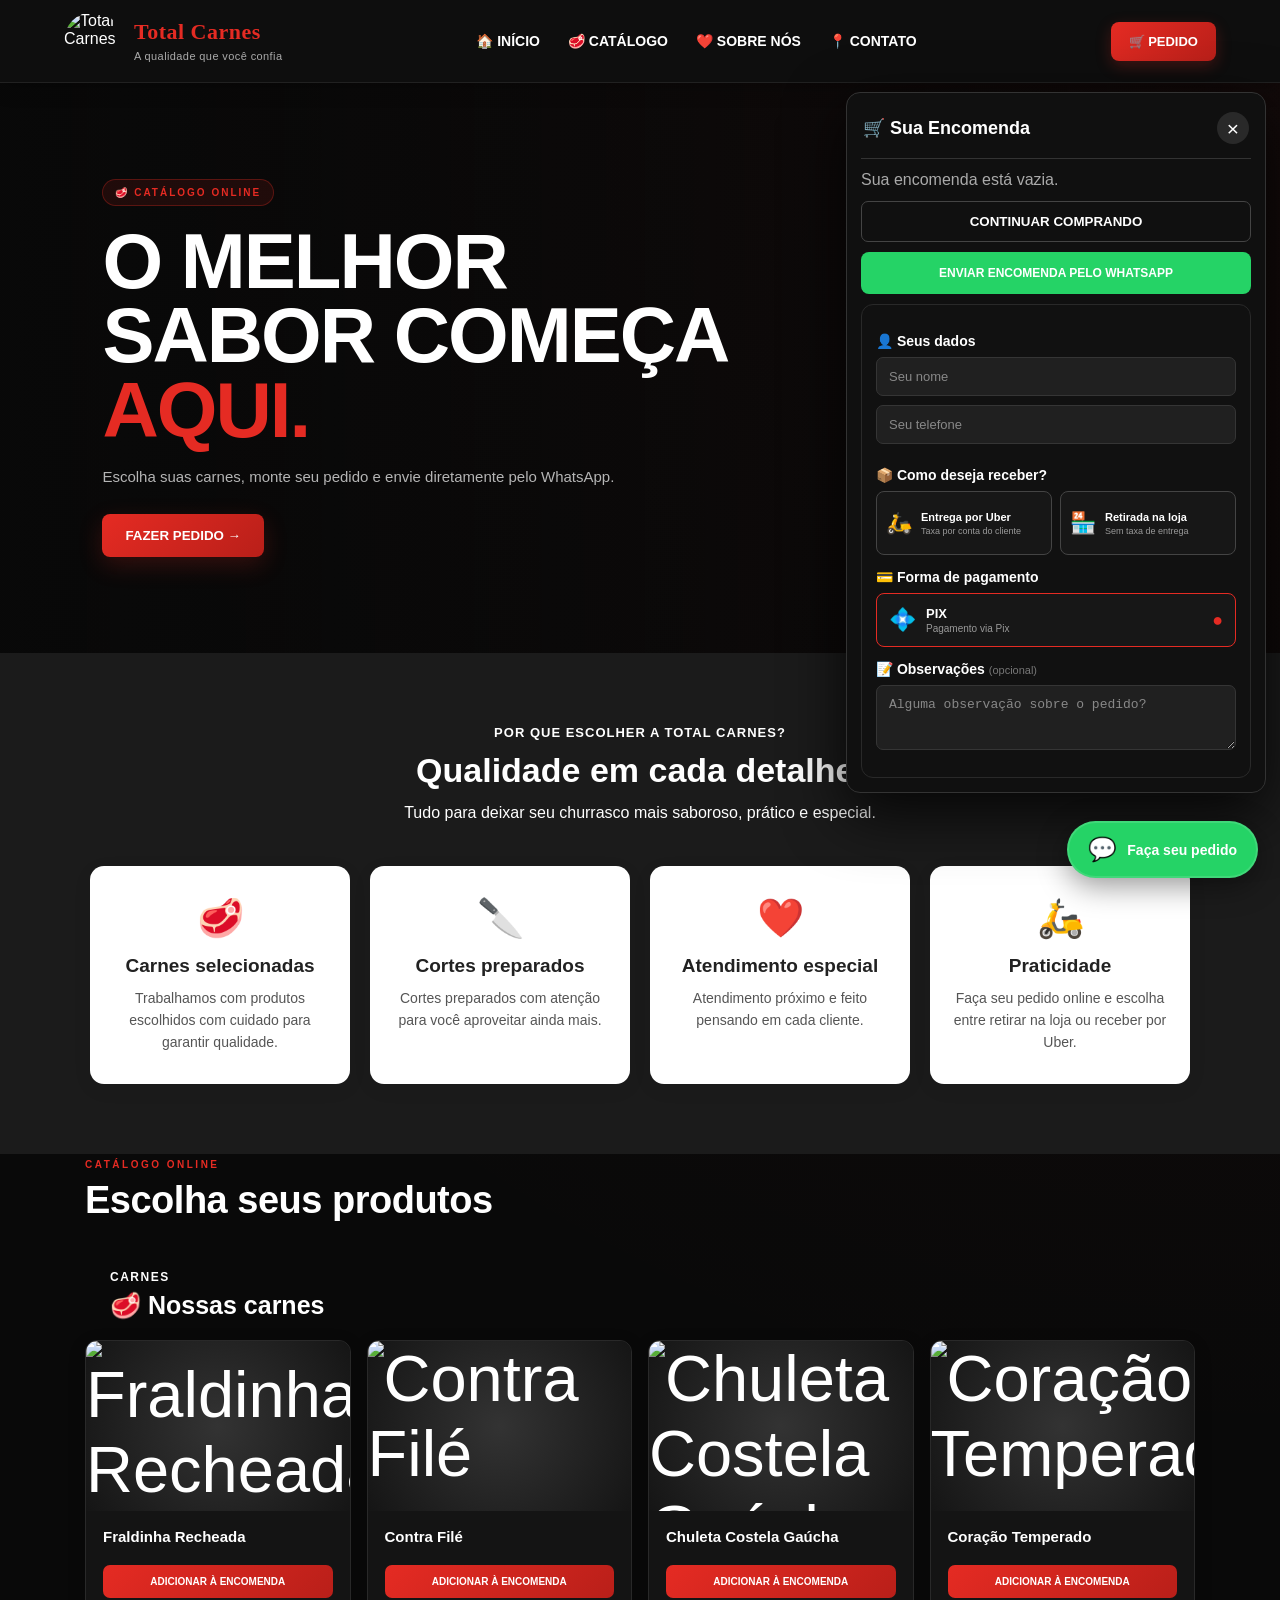
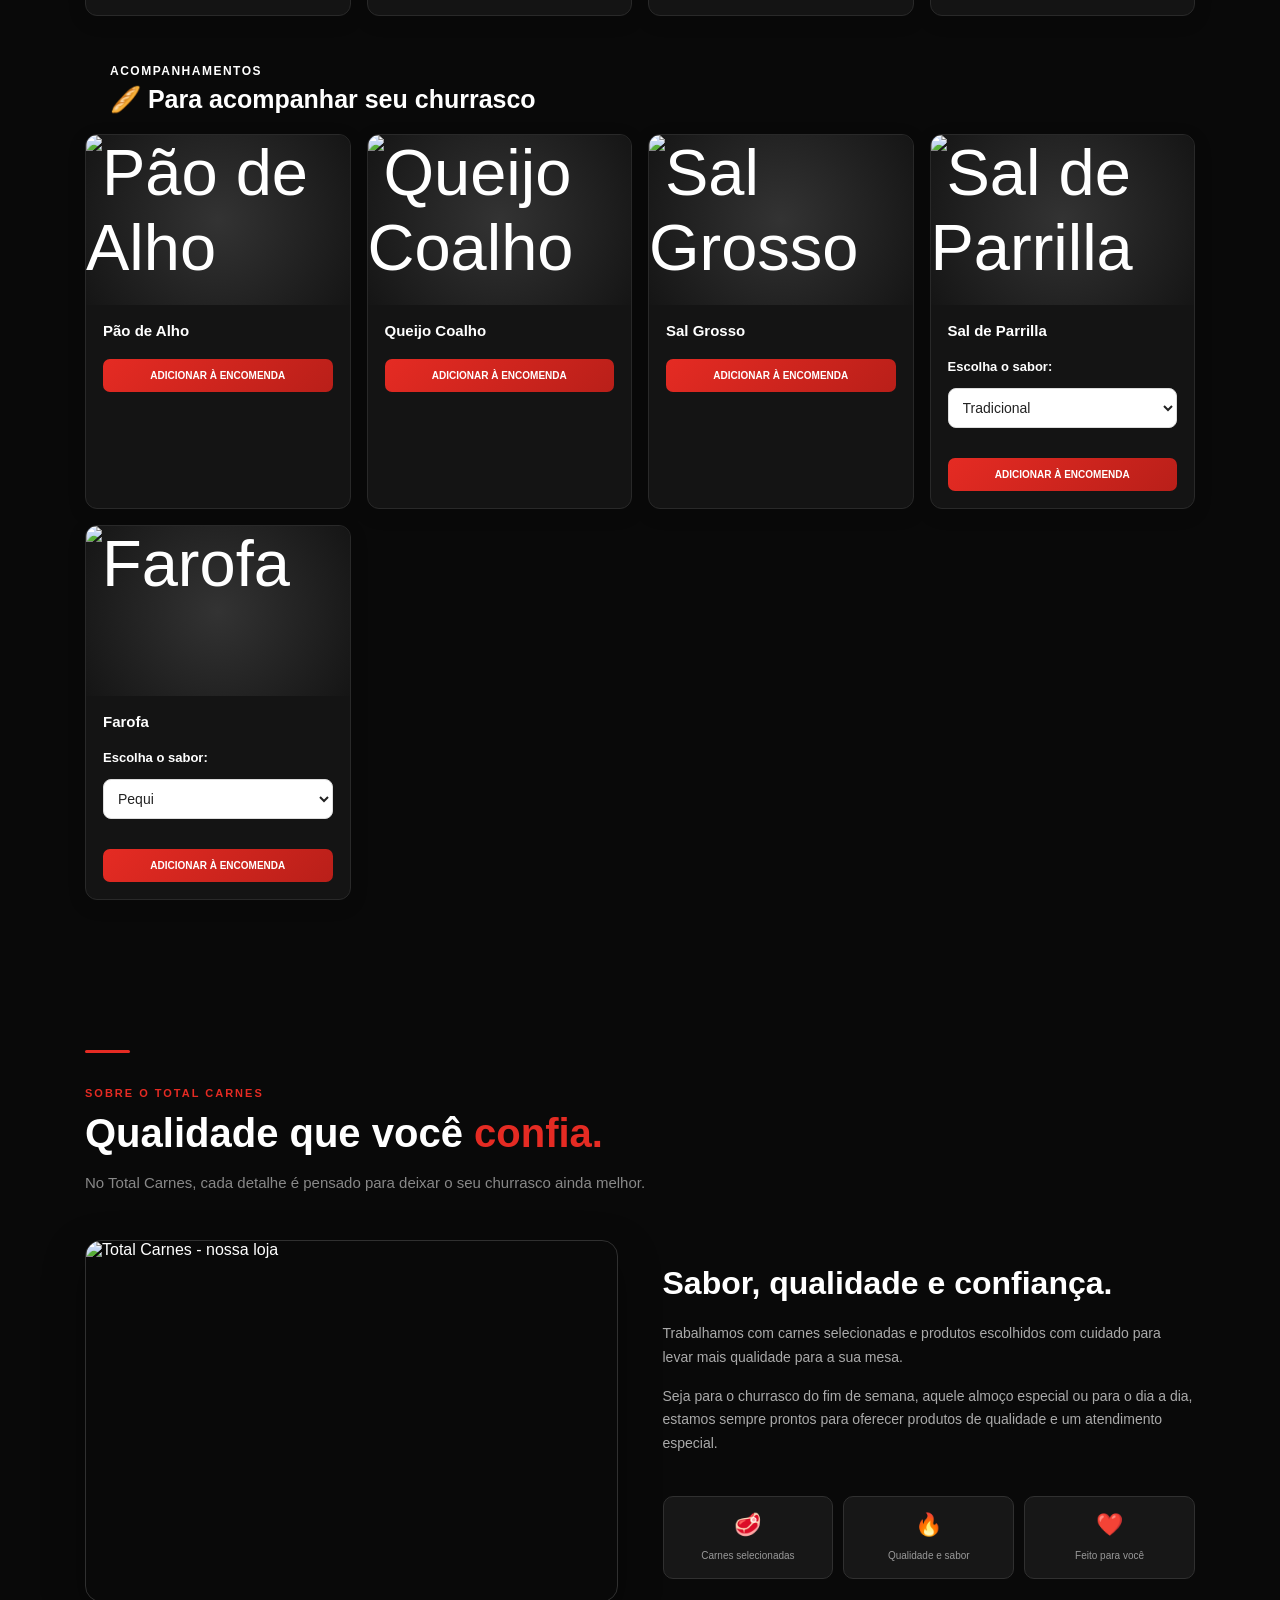
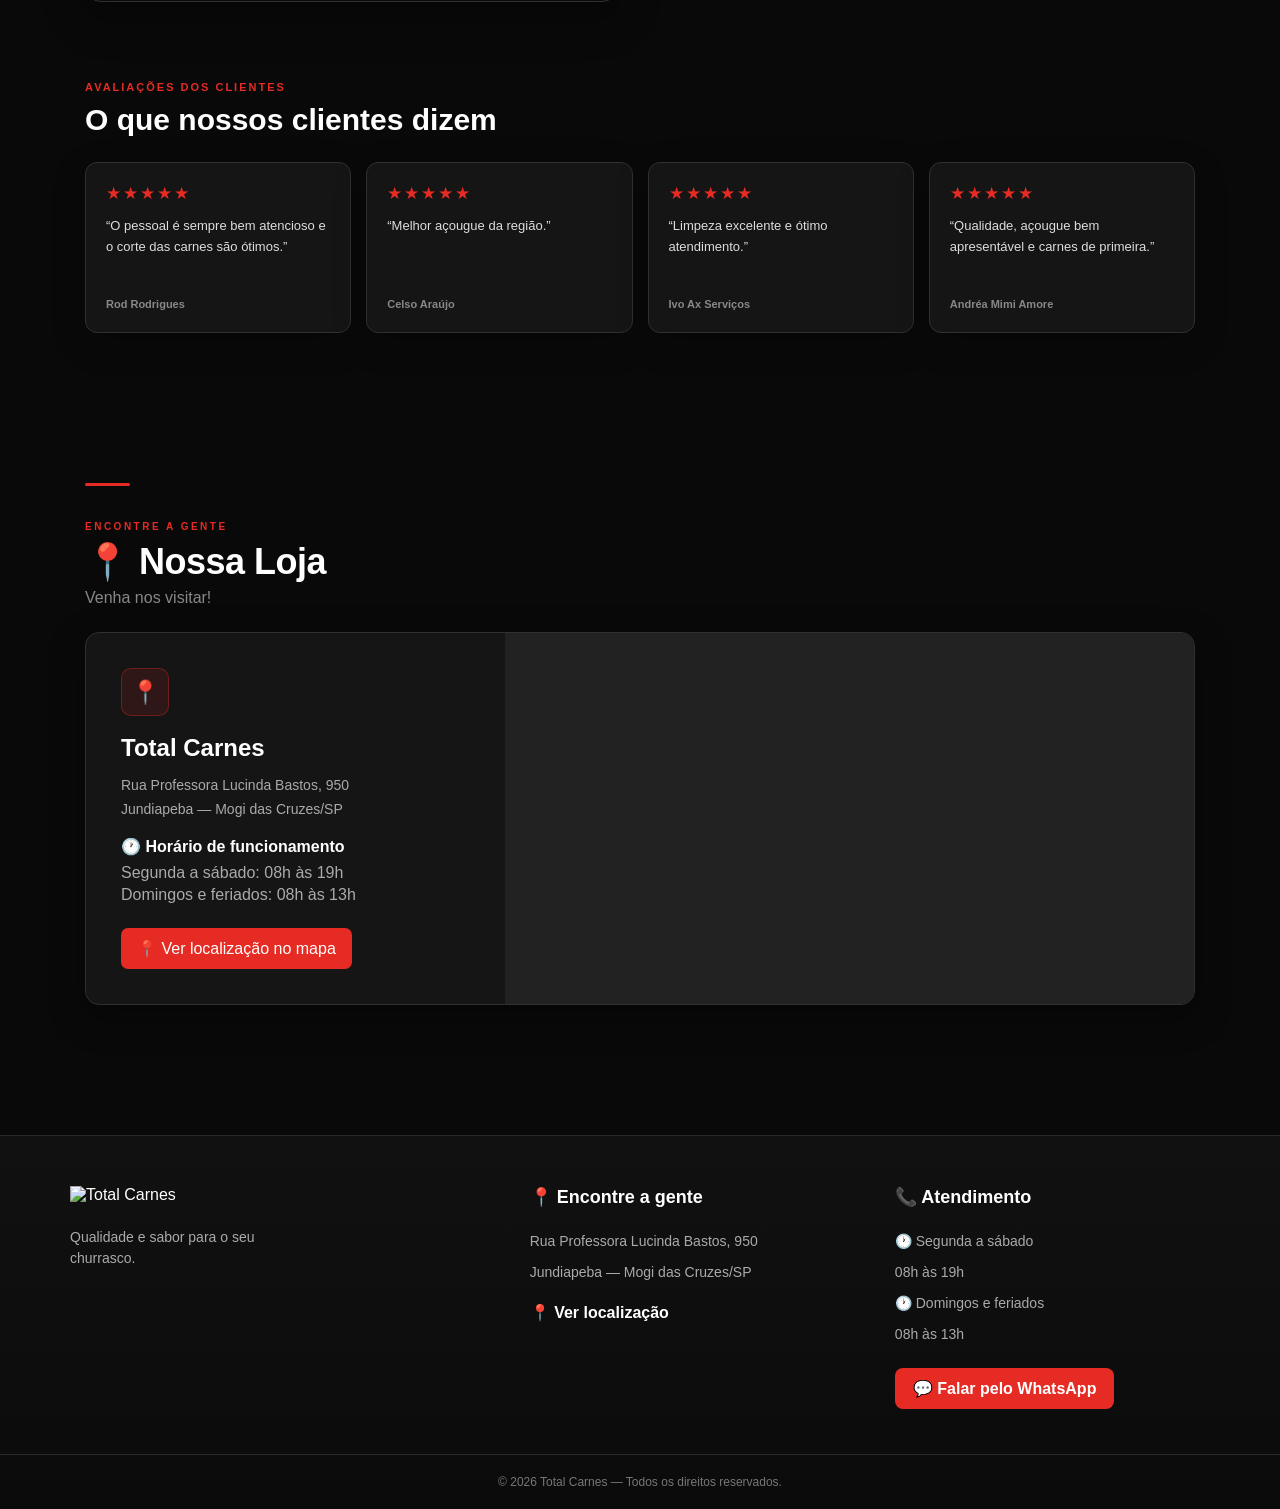
==== index.html @ fa6d8263 "Add files via upload" ====
<!DOCTYPE html>
<html lang="pt-BR">

<head>
    <meta charset="UTF-8">
    <meta name="viewport" content="width=device-width, initial-scale=1.0">

    <title>Total Carnes</title>

    <link rel="stylesheet" href="style.css">
</head>

<body>

    <!-- =========================
         CABEÇALHO
    ========================== -->

    <header>

        <div class="logo">

            <img src="imagens/logo site.jpeg" alt="Total Carnes">

            <div class="logo-texto">
                <span>Total Carnes</span>
                <small>A qualidade que você confia</small>
            </div>

        </div>


        <button
            class="menu-mobile"
            id="menuMobile"
            aria-label="Abrir menu"
        >
            ☰
        </button>


        <nav id="menuNav">

            <a href="index.html">🏠 INÍCIO</a>

            <a href="catalogo.html">🥩 CATÁLOGO</a>

            <a href="sobre.html">❤️ SOBRE NÓS</a>

            <a href="contato.html">📍 CONTATO</a>

        </nav>


        <button
            class="pedido"
            onclick="abrirCarrinho()"
        >
            🛒 PEDIDO
        </button>

    </header>


    <!-- =========================
         HERO
    ========================== -->

    <section class="hero">

        <div class="hero-content">

            <div class="categoria">
                🥩 CATÁLOGO ONLINE
            </div>

            <h1>
                O melhor sabor começa
                <span>aqui.</span>
            </h1>

            <p>
                Escolha suas carnes, monte seu pedido e
                envie diretamente pelo WhatsApp.
            </p>

            <button
                class="botao"
                onclick="document.getElementById('catalogo').scrollIntoView()"
            >
                FAZER PEDIDO →
            </button>

        </div>

    </section>


    <!-- =========================
         DIFERENCIAIS
    ========================== -->

    <section class="diferenciais">

        <div class="diferenciais-titulo">

            <small>
                POR QUE ESCOLHER A TOTAL CARNES?
            </small>

            <h2>
                Qualidade em cada detalhe.
            </h2>

            <p>
                Tudo para deixar seu churrasco mais saboroso,
                prático e especial.
            </p>

        </div>


        <div class="diferenciais-grid">

            <div class="diferencial">

                <div class="diferencial-icone">
                    🥩
                </div>

                <h3>
                    Carnes selecionadas
                </h3>

                <p>
                    Trabalhamos com produtos escolhidos
                    com cuidado para garantir qualidade.
                </p>

            </div>


            <div class="diferencial">

                <div class="diferencial-icone">
                    🔪
                </div>

                <h3>
                    Cortes preparados
                </h3>

                <p>
                    Cortes preparados com atenção
                    para você aproveitar ainda mais.
                </p>

            </div>


            <div class="diferencial">

                <div class="diferencial-icone">
                    ❤️
                </div>

                <h3>
                    Atendimento especial
                </h3>

                <p>
                    Atendimento próximo e feito
                    pensando em cada cliente.
                </p>

            </div>


            <div class="diferencial">

                <div class="diferencial-icone">
                    🛵
                </div>

                <h3>
                    Praticidade
                </h3>

                <p>
                    Faça seu pedido online e escolha
                    entre retirar na loja ou receber por Uber.
                </p>

            </div>

        </div>

    </section>


    <!-- =========================
         CATÁLOGO
    ========================== -->

    <section class="catalogo" id="catalogo">

        <div class="titulo">

            <small>
                CATÁLOGO ONLINE
            </small>

            <h2>
                Escolha seus produtos
            </h2>

        </div>


        <!-- CARNES -->

        <div class="categoria-produtos">

            <small>
                CARNES
            </small>

            <h2>
                🥩 Nossas carnes
            </h2>

        </div>


        <div class="produtos">


            <!-- FRALDINHA -->

            <div class="produto">

                <div class="imagem">

                    <img
                        src="imagens/Fraldinha Recheada.jpeg"
                        alt="Fraldinha Recheada"
                    >

                </div>

                <div class="produto-info">

                    <h3>
                        Fraldinha Recheada
                    </h3>

                    <button
                        class="adicionar"
                        onclick="adicionarAoCarrinho('Fraldinha Recheada', 0, 'Kg')"
                    >
                        ADICIONAR À ENCOMENDA
                    </button>

                </div>

            </div>


            <!-- CONTRA FILÉ -->

            <div class="produto">

                <div class="imagem">

                    <img
                        src="imagens/contra file.jpeg"
                        alt="Contra Filé"
                    >

                </div>

                <div class="produto-info">

                    <h3>
                        Contra Filé
                    </h3>

                    <button
                        class="adicionar"
                        onclick="adicionarAoCarrinho('Contra Filé', 0, 'kg')"
                    >
                        ADICIONAR À ENCOMENDA
                    </button>

                </div>

            </div>


            <!-- CHULETA COSTELA GAÚCHA -->

            <div class="produto">

                <div class="imagem">

                    <img
                        src="imagens/chuleta.jpg"
                        alt="Chuleta Costela Gaúcha"
                    >

                </div>

                <div class="produto-info">

                    <h3>
                        Chuleta Costela Gaúcha
                    </h3>

                    <button
                        class="adicionar"
                        onclick="adicionarAoCarrinho('Chuleta Costela Gaúcha', 0, 'kg')"
                    >
                        ADICIONAR À ENCOMENDA
                    </button>

                </div>

            </div>


            <!-- CORAÇÃO -->

            <div class="produto">

                <div class="imagem">

                    <img
                        src="imagens/coracao.jpeg"
                        alt="Coração Temperado"
                    >

                </div>

                <div class="produto-info">

                    <h3>
                        Coração Temperado
                    </h3>

                    <button
                        class="adicionar"
                        onclick="adicionarAoCarrinho('Coração Temperado', 0, 'un')"
                    >
                        ADICIONAR À ENCOMENDA
                    </button>

                </div>

            </div>

        </div>


        <!-- =========================
             ACOMPANHAMENTOS
        ========================== -->

        <div class="categoria-produtos">

            <small>
                ACOMPANHAMENTOS
            </small>

            <h2>
                🥖 Para acompanhar seu churrasco
            </h2>

        </div>


        <div class="produtos">


            <!-- PÃO DE ALHO -->

            <div class="produto">

                <div class="imagem">

                    <img
                        src="imagens/paodealho.jpeg"
                        alt="Pão de Alho"
                    >

                </div>

                <div class="produto-info">

                    <h3>
                        Pão de Alho
                    </h3>

                    <button
                        class="adicionar"
                        onclick="adicionarAoCarrinho('Pão de Alho', 0, 'un')"
                    >
                        ADICIONAR À ENCOMENDA
                    </button>

                </div>

            </div>


            <!-- QUEIJO COALHO -->

            <div class="produto">

                <div class="imagem">

                    <img
                        src="imagens/queijo.jpeg"
                        alt="Queijo Coalho"
                    >

                </div>

                <div class="produto-info">

                    <h3>
                        Queijo Coalho
                    </h3>

                    <button
                        class="adicionar"
                        onclick="adicionarAoCarrinho('Queijo Coalho', 0, 'un')"
                    >
                        ADICIONAR À ENCOMENDA
                    </button>

                </div>

            </div>


            <!-- SAL GROSSO -->

            <div class="produto">

                <div class="imagem">

                    <img
                        src="imagens/salgrosso.jpeg"
                        alt="Sal Grosso"
                    >

                </div>

                <div class="produto-info">

                    <h3>
                        Sal Grosso
                    </h3>

                    <button
                        class="adicionar"
                        onclick="adicionarAoCarrinho('Sal Grosso', 0, 'un')"
                    >
                        ADICIONAR À ENCOMENDA
                    </button>

                </div>

            </div>


            <!-- SAL DE PARRILLA -->

            <div class="produto">

                <div class="imagem">

                    <img
                        src="imagens/saldeParrilla.jpg"
                        alt="Sal de Parrilla"
                    >

                </div>

                <div class="produto-info">

                    <h3>
                        Sal de Parrilla
                    </h3>

                    <label class="label-sabor">
                        Escolha o sabor:
                    </label>

                    <select
                        class="select-sabor"
                        id="sabor-sal"
                    >
                        <option value="Tradicional">
                            Tradicional
                        </option>

                        <option value="Ervas Finas">
                            Ervas Finas
                        </option>

                        <option value="Chimichurri">
                            Chimichurri
                        </option>

                        <option value="Com Alho">
                            Com Alho
                        </option>

                        <option value="Defumado com Pimenta">
                            Defumado com Pimenta
                        </option>

                        <option value="Pimenta-do-Reino">
                            Pimenta-do-Reino
                        </option>
                    </select>

                    <button
                        class="adicionar"
                        onclick="adicionarComSabor('Sal de Parrilla', 0, 'un', 'sabor-sal')"
                    >
                        ADICIONAR À ENCOMENDA
                    </button>

                </div>

            </div>


            <!-- FAROFA -->

            <div class="produto">

                <div class="imagem">

                    <img
                        src="imagens/farofa.jpeg"
                        alt="Farofa"
                    >

                </div>

                <div class="produto-info">

                    <h3>
                        Farofa
                    </h3>

                    <label class="label-sabor">
                        Escolha o sabor:
                    </label>

                    <select
                        class="select-sabor"
                        id="sabor-farofa"
                    >
                        <option value="Pequi">
                            Pequi
                        </option>

                        <option value="Carne Seca">
                            Carne Seca
                        </option>

                        <option value="Bacon">
                            Bacon
                        </option>

                        <option value="Costelinha com Limão">
                            Costelinha com Limão
                        </option>

                        <option value="Torresmo">
                            Torresmo
                        </option>

                        <option value="Picanha">
                            Picanha
                        </option>

                        <option value="Costela">
                            Costela
                        </option>

                        <option value="Churrasco">
                            Churrasco
                        </option>
                    </select>

                    <button
                        class="adicionar"
                        onclick="adicionarComSabor('Farofa', 0, 'un', 'sabor-farofa')"
                    >
                        ADICIONAR À ENCOMENDA
                    </button>

                </div>

            </div>

        </div>

    </section>


    <!-- =========================
         SOBRE NÓS
    ========================== -->

    <section class="sobre" id="sobre">

        <div class="sobre-cabecalho">

            <small>
                SOBRE O TOTAL CARNES
            </small>

            <h2>
                Qualidade que você
                <span>confia.</span>
            </h2>

            <p>
                No Total Carnes, cada detalhe é pensado para
                deixar o seu churrasco ainda melhor.
            </p>

        </div>


        <div class="sobre-principal">


            <!-- FOTO -->

            <div class="sobre-foto">

                <img
                    src="imagens/acougue.jpg"
                    alt="Total Carnes - nossa loja"
                >

            </div>


            <!-- TEXTO -->

            <div class="sobre-texto">

                <h3>
                    Sabor, qualidade e confiança.
                </h3>

                <p>
                    Trabalhamos com carnes selecionadas e produtos
                    escolhidos com cuidado para levar mais qualidade
                    para a sua mesa.
                </p>

                <p>
                    Seja para o churrasco do fim de semana,
                    aquele almoço especial ou para o dia a dia,
                    estamos sempre prontos para oferecer produtos
                    de qualidade e um atendimento especial.
                </p>


                <div class="sobre-destaques">

                    <div>

                        <strong>🥩</strong>

                        <span>
                            Carnes selecionadas
                        </span>

                    </div>


                    <div>

                        <strong>🔥</strong>

                        <span>
                            Qualidade e sabor
                        </span>

                    </div>


                    <div>

                        <strong>❤️</strong>

                        <span>
                            Feito para você
                        </span>

                    </div>

                </div>

            </div>

        </div>


        <!-- =========================
             AVALIAÇÕES
        ========================== -->

        <div class="sobre-avaliacoes">

            <div class="avaliacoes-titulo">

                <small>
                    AVALIAÇÕES DOS CLIENTES
                </small>

                <h3>
                    O que nossos clientes dizem
                </h3>

            </div>


            <div class="avaliacoes-grid">


                <div class="avaliacao">

                    <div class="estrelas">
                        ★★★★★
                    </div>

                    <p>
                        “O pessoal é sempre bem atencioso
                        e o corte das carnes são ótimos.”
                    </p>

                    <strong>
                        Rod Rodrigues
                    </strong>

                </div>


                <div class="avaliacao">

                    <div class="estrelas">
                        ★★★★★
                    </div>

                    <p>
                        “Melhor açougue da região.”
                    </p>

                    <strong>
                        Celso Araújo
                    </strong>

                </div>


                <div class="avaliacao">

                    <div class="estrelas">
                        ★★★★★
                    </div>

                    <p>
                        “Limpeza excelente e ótimo atendimento.”
                    </p>

                    <strong>
                        Ivo Ax Serviços
                    </strong>

                </div>


                <div class="avaliacao">

                    <div class="estrelas">
                        ★★★★★
                    </div>

                    <p>
                        “Qualidade, açougue bem apresentável
                        e carnes de primeira.”
                    </p>

                    <strong>
                        Andréa Mimi Amore
                    </strong>

                </div>

            </div>

        </div>

    </section>


    <!-- =========================
         NOSSA LOJA
    ========================== -->

    <section id="nossas-lojas">

        <div class="titulo-loja">

            <small>
                ENCONTRE A GENTE
            </small>

            <h2>
                📍 Nossa Loja
            </h2>

            <p>
                Venha nos visitar!
            </p>

        </div>


        <div class="loja-destaque">


            <!-- INFORMAÇÕES -->

            <div class="loja-informacoes">

                <div class="icone-localizacao">
                    📍
                </div>

                <h3>
                    Total Carnes
                </h3>

                <p class="endereco">
                    Rua Professora Lucinda Bastos, 950<br>
                    Jundiapeba — Mogi das Cruzes/SP
                </p>


                <div class="horario-loja">

                    <strong>
                        🕐 Horário de funcionamento
                    </strong>

                    <p>
                        Segunda a sábado: 08h às 19h
                    </p>

                    <p>
                        Domingos e feriados: 08h às 13h
                    </p>

                </div>


                <a
                    class="botao-mapa"
                    href="https://www.google.com/maps/search/?api=1&query=Rua+Professora+Lucinda+Bastos+950+Jundiapeba+Mogi+das+Cruzes+SP"
                    target="_blank"
                    rel="noopener noreferrer"
                >
                    📍 Ver localização no mapa
                </a>

            </div>


            <!-- MAPA -->

            <div class="mapa-loja">

                <iframe
                    src="https://www.google.com/maps?q=Rua+Professora+Lucinda+Bastos+950,+Jundiapeba,+Mogi+das+Cruzes,+SP&output=embed"
                    loading="lazy"
                    allowfullscreen
                    referrerpolicy="no-referrer-when-downgrade"
                    >
                </iframe>

            </div>

        </div>

    </section>


    <!-- =========================
         RODAPÉ
    ========================== -->

    <footer class="rodape">

        <div class="rodape-colunas">


            <!-- COLUNA 1 - LOGO -->

            <div class="rodape-coluna rodape-logo">

                <img
                    src="imagens/logo.jpeg"
                    alt="Total Carnes"
                >

                <p>
                    Qualidade e sabor para o seu churrasco.
                </p>

            </div>


            <!-- COLUNA 2 - CONTATO -->

            <div class="rodape-coluna">

                <h3>
                    📍 Encontre a gente
                </h3>

                <p>
                    Rua Professora Lucinda Bastos, 950
                </p>

                <p>
                    Jundiapeba — Mogi das Cruzes/SP
                </p>

                <a
                    href="https://www.google.com/maps/search/?api=1&query=Rua+Professora+Lucinda+Bastos+950+Jundiapeba+Mogi+das+Cruzes+SP"
                    target="_blank"
                    rel="noopener noreferrer"
                >
                    📍 Ver localização
                </a>

            </div>


            <!-- COLUNA 3 - ATENDIMENTO -->

            <div class="rodape-coluna">

                <h3>
                    📞 Atendimento
                </h3>

                <p>
                    🕐 Segunda a sábado
                </p>

                <p>
                    08h às 19h
                </p>

                <p>
                    🕐 Domingos e feriados
                </p>

                <p>
                    08h às 13h
                </p>

                <a
                    href="https://wa.me/5511953000827"
                    target="_blank"
                    rel="noopener noreferrer"
                    class="rodape-whatsapp"
                >
                    💬 Falar pelo WhatsApp
                </a>

            </div>

        </div>


        <!-- LINHA FINAL -->

        <div class="rodape-final">

            <p>
                © 2026 Total Carnes — Todos os direitos reservados.
            </p>

        </div>

    </footer>

    <!-- =========================
         CARRINHO
    ========================== -->

    <div
        id="carrinho"
        class="carrinho"
    >

        <div class="carrinho-topo">

            <strong>
                🛒 Sua Encomenda
            </strong>

            <button onclick="fecharCarrinho()">
                ×
            </button>

        </div>


        <div
            id="itens-carrinho"
            class="itens-carrinho"
        >

            <p>
                Seu carrinho está vazio.
            </p>

        </div>


        <button
            class="continuar"
            onclick="fecharCarrinho()"
        >
            CONTINUAR COMPRANDO
        </button>


        <button
            class="finalizar"
            onclick="finalizarWhatsApp()"
        >
            ENVIAR ENCOMENDA PELO WHATSAPP
        </button>


        <!-- DADOS DO PEDIDO -->

        <div
            id="dados-pedido"
            class="dados-pedido"
        >

            <div class="checkout-titulo">

                👤 <strong>
                    Seus dados
                </strong>

            </div>


            <input
                type="text"
                id="nome-cliente"
                placeholder="Seu nome"
            >


            <input
                type="tel"
                id="telefone-cliente"
                placeholder="Seu telefone"
            >


            <div class="checkout-titulo">

                📦 <strong>
                    Como deseja receber?
                </strong>

            </div>


            <div class="opcoes-entrega">


                <!-- ENTREGA POR UBER -->

                <button
                    type="button"
                    class="opcao-entrega"
                    id="btn-uber"
                    onclick="selecionarEntrega('Entrega por Uber')"
                >

                    <span class="opcao-icone">
                        🛵
                    </span>

                    <span>

                        <strong>
                            Entrega por Uber
                        </strong>

                        <small>
                            Taxa por conta do cliente
                        </small>

                    </span>

                </button>


                <!-- RETIRADA NA LOJA -->

                <button
                    type="button"
                    class="opcao-entrega"
                    id="btn-retirada"
                    onclick="selecionarEntrega('Retirada na loja')"
                >

                    <span class="opcao-icone">
                        🏪
                    </span>

                    <span>

                        <strong>
                            Retirada na loja
                        </strong>

                        <small>
                            Sem taxa de entrega
                        </small>

                    </span>

                </button>

            </div>


            <select
                id="tipo-entrega"
                style="display:none;"
            >

                <option value="">
                    Escolha
                </option>

                <option value="Entrega por Uber">
                    Entrega por Uber
                </option>

                <option value="Retirada na loja">
                    Retirada na loja
                </option>

            </select>


            <!-- ENDEREÇO PARA ENTREGA -->

            <div
                id="campo-endereco"
                class="campo-endereco"
            >

                <div class="checkout-titulo endereco-titulo">

                    📍 <strong>
                        Endereço para entrega
                    </strong>

                </div>


                <input
                    type="text"
                    id="endereco-cliente"
                    placeholder="Digite seu endereço completo"
                >


                <small>
                    🛵 A taxa do Uber é por conta do cliente.
                </small>

            </div>


            <!-- FORMA DE PAGAMENTO -->

            <div class="checkout-titulo">

                💳 <strong>
                    Forma de pagamento
                </strong>

            </div>


            <div class="pix-opcao">

                <span class="pix-icone">
                    💠
                </span>

                <span>

                    <strong>
                        PIX
                    </strong>

                    <small>
                        Pagamento via Pix
                    </small>

                </span>

                <span class="pix-selecionado">
                    ●
                </span>

            </div>


            <select
                id="pagamento"
                style="display:none;"
            >

                <option value="Pix">
                    Pix
                </option>

            </select>


            <!-- OBSERVAÇÕES -->

            <div class="checkout-titulo observacao-titulo">

                📝 <strong>
                    Observações
                </strong>

                <span>
                    (opcional)
                </span>

            </div>


            <textarea
                id="observacoes"
                maxlength="150"
                placeholder="Alguma observação sobre o pedido?"
            ></textarea>

        </div>

    </div>


    <!-- =========================
         WHATSAPP FLUTUANTE
    ========================== -->

    <a
        href="https://wa.me/5511953000827"
        class="whatsapp-flutuante"
        target="_blank"
        aria-label="Fazer pedido pelo WhatsApp"
    >

        <span>
            💬
        </span>

        <strong>
            Faça seu pedido
        </strong>

    </a>
    <script src="script.js"></script>

</body>

</html>
---- style.css ----
/* =========================================================
   TOTAL CARNES — STYLE.CSS
   VERSÃO LIMPA E ORGANIZADA
   ========================================================= */


/* =========================================================
   RESET / BASE
   ========================================================= */

* {
    box-sizing: border-box;
    margin: 0;
    padding: 0;
}

html {
    scroll-behavior: smooth;
}

body {
    font-family: Arial, Helvetica, sans-serif;
    background:
        radial-gradient(
            circle at top right,
            rgba(229, 43, 35, 0.06),
            transparent 30%
        ),
        #090909;
    color: #fff;
    overflow-x: hidden;
}

button,
a {
    -webkit-tap-highlight-color: transparent;
}

button:focus-visible,
a:focus-visible,
input:focus-visible,
textarea:focus-visible,
select:focus-visible {
    outline: 2px solid #e52b23;
    outline-offset: 3px;
}


/* =========================================================
   CABEÇALHO
   ========================================================= */

header {
    position: sticky;
    top: 0;
    z-index: 10000;

    width: 100%;
    min-height: 78px;

    display: flex;
    align-items: center;
    justify-content: space-between;

    padding: 12px 5%;

    background: rgba(15, 15, 15, 0.97);

    border-bottom: 1px solid rgba(255, 255, 255, 0.08);

    box-shadow: 0 4px 18px rgba(0, 0, 0, 0.25);

    backdrop-filter: blur(10px);
}


/* =========================================================
   LOGO DO CABEÇALHO
   ========================================================= */

.logo {
    display: flex;
    align-items: center;
    gap: 12px;
}

.logo img {
    width: 58px;
    height: 58px;

    object-fit: contain;

    border-radius: 50%;

    display: block;

    transition: transform 0.3s ease;
}

.logo:hover img {
    transform: scale(1.05);
}

.logo-texto {
    display: flex;
    flex-direction: column;
    justify-content: center;

    line-height: 1.1;
}

.logo-texto span {
    color: #e52b23;

    font-family: Georgia, "Times New Roman", serif;

    font-size: 22px;
    font-weight: 800;

    letter-spacing: 0.5px;
}

.logo-texto small {
    color: #aaa;

    margin-top: 5px;

    font-size: 11px;

    letter-spacing: 0.4px;
}


/* =========================================================
   MENU DESKTOP
   ========================================================= */

#menuNav {
    display: flex;
    align-items: center;
    gap: 28px;
}

#menuNav a {
    position: relative;

    color: #fff;

    text-decoration: none;

    font-size: 14px;
    font-weight: 700;

    padding: 5px 0;

    transition:
        color 0.3s ease,
        transform 0.3s ease;
}

#menuNav a::after {
    content: "";

    position: absolute;

    left: 0;
    bottom: -7px;

    width: 0;
    height: 2px;

    background: #e52b23;

    transition: width 0.3s ease;
}

#menuNav a:hover {
    color: #e52b23;
    transform: translateY(-1px);
}

#menuNav a:hover::after {
    width: 100%;
}


/* =========================================================
   BOTÃO PEDIDO
   ========================================================= */

.pedido {
    display: inline-flex;
    align-items: center;
    justify-content: center;
    gap: 6px;

    border: none;

    background: linear-gradient(
        135deg,
        #e52b23,
        #b91f19
    );

    color: #fff;

    padding: 12px 18px;

    border-radius: 8px;

    font-size: 13px;
    font-weight: 800;

    cursor: pointer;

    box-shadow:
        0 5px 15px rgba(229, 43, 35, 0.25);

    transition:
        transform 0.25s ease,
        box-shadow 0.25s ease,
        background 0.25s ease;
}

.pedido:hover {
    background: #c9211b;

    transform: translateY(-2px);

    box-shadow:
        0 8px 20px rgba(229, 43, 35, 0.35);
}


/* =========================================================
   BOTÃO HAMBÚRGUER
   ========================================================= */

.menu-mobile {
    display: none;

    border: none;

    background: transparent;

    color: #fff;

    font-size: 28px;

    cursor: pointer;

    padding: 5px;

    line-height: 1;

    transition:
        color 0.2s ease,
        transform 0.2s ease;
}

.menu-mobile:hover {
    color: #e52b23;
    transform: scale(1.08);
}


/* =========================================================
   HERO
   ========================================================= */

.hero {
    position: relative;

    min-height: 570px;

    padding: 70px 8%;

    display: flex;
    align-items: center;

    background:
        linear-gradient(
            90deg,
            rgba(9, 9, 9, 0.95) 0%,
            rgba(9, 9, 9, 0.65) 45%,
            rgba(9, 9, 9, 0.15) 100%
        ),
        url("imagens/Contra.png");

    background-size: cover;
    background-position: center;
    background-repeat: no-repeat;
}

.hero-content {
    position: relative;
    z-index: 2;

    max-width: 650px;
}

.categoria {
    display: inline-flex;
    align-items: center;

    padding: 7px 12px;

    background: rgba(229, 43, 35, 0.10);

    border: 1px solid rgba(229, 43, 35, 0.30);

    border-radius: 50px;

    color: #e52b23;

    font-size: 10px;
    font-weight: bold;

    letter-spacing: 2px;
}

.hero h1 {
    max-width: 700px;

    margin: 18px 0;

    font-size: clamp(48px, 7vw, 78px);

    line-height: 0.95;

    font-weight: 800;

    letter-spacing: -2px;

    text-transform: uppercase;
}

.hero h1 span {
    color: #e52b23;
}

.hero p {
    max-width: 550px;

    margin-bottom: 25px;

    color: #b5b5b5;

    font-size: 15px;

    line-height: 1.6;
}


/* =========================================================
   BOTÕES GERAIS
   ========================================================= */

.botao {
    display: inline-block;

    background: linear-gradient(
        135deg,
        #e52b23,
        #b91f19
    );

    color: #fff;

    border: none;

    padding: 14px 23px;

    border-radius: 8px;

    font-weight: bold;

    text-decoration: none;

    cursor: pointer;

    box-shadow:
        0 8px 25px rgba(229, 43, 35, 0.20);

    transition:
        transform 0.2s ease,
        box-shadow 0.2s ease,
        background 0.2s ease;
}

.botao:hover {
    transform: translateY(-2px);

    box-shadow:
        0 10px 30px rgba(229, 43, 35, 0.35);
}


/* =========================================================
   BLOCO DE INFORMAÇÕES
   ========================================================= */

.informacoes {
    position: relative;

    max-width: 1100px;

    margin: -25px auto 60px;

    padding: 20px;

    display: grid;
    grid-template-columns: repeat(3, 1fr);

    background: rgba(21, 21, 21, 0.95);

    border: 1px solid #303030;

    border-radius: 14px;

    box-shadow:
        0 15px 40px rgba(0, 0, 0, 0.30);

    backdrop-filter: blur(10px);
}

.informacao {
    padding: 14px 22px;

    border-right: 1px solid #333;

    transition:
        transform 0.25s ease,
        background 0.25s ease;
}

.informacao:last-child {
    border-right: none;
}

.informacao:hover {
    transform: translateY(-3px);
}

.informacao strong {
    display: block;

    font-size: 11px;

    letter-spacing: 0.3px;
}

.informacao span {
    display: block;

    margin-top: 6px;

    color: #999;

    font-size: 11px;
}


/* =========================================================
   CATÁLOGO
   ========================================================= */

.catalogo {
    max-width: 1150px;

    margin: 0 auto;

    padding: 0 20px 70px;
}

.titulo {
    margin-bottom: 25px;
}

.titulo small {
    color: #e52b23;

    font-size: 10px;

    font-weight: bold;

    letter-spacing: 2.5px;
}

.titulo h2 {
    margin-top: 7px;

    font-size: 38px;

    letter-spacing: -0.5px;
}


/* =========================================================
   CATEGORIAS DO CATÁLOGO
   ========================================================= */

.categoria-produtos {
    max-width: 1100px;

    margin: 45px auto 20px;

    padding: 0 20px;
}

.categoria-produtos small {
    font-size: 12px;

    font-weight: 700;

    letter-spacing: 1.5px;
}

.categoria-produtos h2 {
    margin: 6px 0 0;

    font-size: 25px;
}


/* =========================================================
   PRODUTOS
   ========================================================= */

.produtos {
    display: grid;

    grid-template-columns: repeat(4, 1fr);

    gap: 16px;
}

.produto,
.produto-card,
.card-produto {
    overflow: hidden;

    background: #141414;

    border: 1px solid #292929;

    border-radius: 12px;

    box-shadow:
        0 5px 18px rgba(0, 0, 0, 0.15);

    transition:
        transform 0.25s ease,
        box-shadow 0.25s ease,
        border-color 0.25s ease;
}

.produto:hover,
.produto-card:hover,
.card-produto:hover {
    transform: translateY(-7px);

    border-color: rgba(229, 43, 35, 0.45);

    box-shadow:
        0 18px 40px rgba(0, 0, 0, 0.40);
}


/* =========================================================
   IMAGENS
   ========================================================= */

.imagem {
    height: 170px;

    display: flex;
    align-items: center;
    justify-content: center;

    overflow: hidden;

    background:
        radial-gradient(
            circle,
            #333,
            #151515
        );

    font-size: 65px;
}

.imagem img,
.produto img,
.produto-card img,
.card-produto img {
    width: 100%;
    height: 100%;

    object-fit: cover;

    display: block;

    transition: transform 0.35s ease;
}

.produto:hover img,
.produto-card:hover img,
.card-produto:hover img,
.imagem:hover img {
    transform: scale(1.05);
}


/* =========================================================
   INFORMAÇÕES DO PRODUTO
   ========================================================= */

.produto-info {
    padding: 17px;

    display: flex;
    flex-direction: column;

    gap: 8px;
}

.produto h3,
.produto-card h3,
.card-produto h3 {
    font-size: 15px;
}

.preco {
    color: #ef3b32;

    font-size: 20px;

    font-weight: bold;
}

.unidade {
    color: #777;

    font-size: 10px;
}

.adicionar {
    width: 100%;

    margin-top: 12px;

    padding: 11px;

    background: linear-gradient(
        135deg,
        #e52b23,
        #b91f19
    );

    color: #fff;

    border: none;

    border-radius: 7px;

    font-size: 10px;

    font-weight: bold;

    cursor: pointer;

    transition:
        transform 0.2s ease,
        box-shadow 0.2s ease;
}

.adicionar:hover {
    transform: translateY(-2px);

    box-shadow:
        0 6px 18px rgba(229, 43, 35, 0.25);
}


/* =========================================================
   SELEÇÃO DE SABORES
   ========================================================= */

.label-sabor {
    display: block;

    margin-top: 12px;
    margin-bottom: 6px;

    font-size: 13px;

    font-weight: 600;
}

.select-sabor {
    width: 100%;

    padding: 10px;

    border-radius: 8px;

    border: 1px solid #ddd;

    background: #fff;

    color: #222;

    font-size: 14px;

    margin-bottom: 10px;
}


/* =========================================================
   CARRINHO
   ========================================================= */

.carrinho {
    position: fixed;

    right: 14px;
    top: 92px;

    width: 420px;

    max-width: calc(100% - 28px);

    max-height: calc(100vh - 105px);

    overflow-y: auto;

    padding: 14px;

    background: #101010;

    border: 1px solid #333;

    border-radius: 14px;

    box-shadow:
        0 20px 60px rgba(0, 0, 0, 0.8);

    z-index: 99999;

    animation: abrirCarrinho 0.25s ease-out;
}

.carrinho::-webkit-scrollbar {
    width: 5px;
}

.carrinho::-webkit-scrollbar-track {
    background: #111;
}

.carrinho::-webkit-scrollbar-thumb {
    background: #444;
    border-radius: 10px;
}

.carrinho-topo {
    position: relative;

    display: flex;
    align-items: center;
    justify-content: space-between;

    padding: 5px 2px 14px;

    border-bottom: 1px solid #333;

    z-index: 100000;
}

.carrinho-topo strong {
    color: #fff;

    font-size: 18px;
}

.carrinho-topo button {
    width: 32px !important;
    height: 32px !important;

    display: flex !important;
    align-items: center !important;
    justify-content: center !important;

    padding: 0 !important;

    background: #292929 !important;

    color: #fff !important;

    border: none !important;

    border-radius: 50% !important;

    font-size: 21px !important;

    line-height: 1 !important;

    cursor: pointer !important;

    position: relative;

    z-index: 100001 !important;
}

.carrinho-topo button:hover {
    background: #e52b23 !important;
}

.itens-carrinho {
    min-height: 40px;

    padding: 12px 0;

    color: #aaa;
}

.itens-carrinho > div {
    padding: 12px;

    background: #151515;

    border: 1px solid #2d2d2d;

    border-radius: 11px;
}

.carrinho-total {
    display: flex;
    align-items: center;
    justify-content: space-between;

    padding: 14px 2px;

    border-top: 1px solid #333;

    font-size: 16px;
}

.carrinho-total strong {
    color: #e52b23;

    font-size: 19px;
}

.continuar {
    width: 100%;

    padding: 12px;

    margin-bottom: 10px;

    border: 1px solid #444;

    border-radius: 7px;

    background: transparent;

    color: #fff;

    font-weight: bold;

    cursor: pointer;
}

.continuar:hover {
    background: #222;
}

.finalizar {
    width: 100%;

    padding: 14px;

    border: none;

    border-radius: 8px;

    background: #25d366;

    color: #fff;

    font-weight: bold;

    cursor: pointer;

    font-size: 12px;

    transition:
        transform 0.2s ease,
        filter 0.2s ease;
}

.finalizar:hover {
    transform: translateY(-1px);

    filter: brightness(1.08);
}

@keyframes abrirCarrinho {
    from {
        opacity: 0;
        transform: translateY(-10px) scale(0.98);
    }

    to {
        opacity: 1;
        transform: translateY(0) scale(1);
    }
}


/* =========================================================
   DADOS DO PEDIDO / CHECKOUT
   ========================================================= */

.dados-pedido {
    margin-top: 10px;

    padding: 14px;

    background: #111;

    border: 1px solid #292929;

    border-radius: 12px;
}

.dados-pedido h3 {
    margin: 0 0 14px;

    color: #fff;

    font-size: 17px;

    text-align: left;
}

.dados-pedido input,
.dados-pedido select,
.dados-pedido textarea {
    width: 100%;

    padding: 11px 12px;

    margin-bottom: 9px;

    background: #202020;

    color: #fff;

    border: 1px solid #353535;

    border-radius: 7px;

    font-size: 13px;

    outline: none;

    transition:
        border-color 0.2s ease,
        box-shadow 0.2s ease,
        background 0.2s ease;
}

.dados-pedido input:focus,
.dados-pedido select:focus,
.dados-pedido textarea:focus {
    border-color: #e52b23;

    background: #242424;

    box-shadow:
        0 0 0 3px rgba(229, 43, 35, 0.08);
}

.dados-pedido input::placeholder,
.dados-pedido textarea::placeholder {
    color: #888;
}

.dados-pedido textarea {
    min-height: 65px;

    resize: vertical;
}

.campo-endereco {
    display: none;
}

.campo-endereco input {
    width: 100%;
}

.campo-endereco small {
    display: block;

    margin-top: -4px;
    margin-bottom: 9px;

    color: #999;

    font-size: 10px;
}

.titulo-campo {
    color: #fff;

    font-size: 14px;

    font-weight: bold;

    margin: 13px 0 8px;
}

.titulo-campo span,
.checkout-titulo span {
    color: #777;

    font-size: 11px;

    font-weight: normal;
}

.checkout-titulo {
    color: #fff;

    font-size: 14px;

    margin: 14px 0 8px;
}


/* =========================================================
   ENTREGA
   ========================================================= */

.opcoes-entrega {
    display: grid;

    grid-template-columns: 1fr 1fr;

    gap: 8px;
}

.opcao-entrega {
    min-height: 64px;

    padding: 9px;

    display: flex;
    align-items: center;

    gap: 9px;

    text-align: left;

    background: #171717;

    border: 1px solid #444;

    border-radius: 8px;

    color: #fff;

    cursor: pointer;

    transition:
        transform 0.2s ease,
        border-color 0.2s ease,
        background 0.2s ease;
}

.opcao-entrega:hover {
    transform: translateY(-2px);

    border-color: #e52b23;
}

.opcao-entrega.ativo {
    border-color: #e52b23;

    background: rgba(229, 43, 35, 0.10);
}

.opcao-icone {
    font-size: 21px;
}

.opcao-entrega strong {
    display: block;

    font-size: 11px;
}

.opcao-entrega small {
    display: block;

    margin-top: 3px;

    color: #999;

    font-size: 9px;
}


/* =========================================================
   PIX
   ========================================================= */

.pix-opcao {
    display: flex;
    align-items: center;

    gap: 10px;

    padding: 12px;

    background: #171717;

    border: 1px solid #e52b23;

    border-radius: 8px;

    transition:
        transform 0.2s ease,
        box-shadow 0.2s ease;
}

.pix-opcao:hover {
    transform: translateY(-2px);

    box-shadow:
        0 6px 18px rgba(229, 43, 35, 0.12);
}

.pix-icone {
    font-size: 22px;
}

.pix-opcao strong {
    display: block;

    color: #fff;

    font-size: 13px;
}

.pix-opcao small {
    display: block;

    margin-top: 2px;

    color: #999;

    font-size: 10px;
}

.pix-selecionado {
    margin-left: auto;

    color: #e52b23;

    font-size: 18px;
}

.observacao-titulo {
    margin-top: 14px;
}


/* =========================================================
   DIFERENCIAIS
   ========================================================= */

.diferenciais {
    padding: 70px 20px;

    background: #1b1b1b;
}

.diferenciais-titulo {
    max-width: 700px;

    margin: 0 auto 40px;

    text-align: center;
}

.diferenciais-titulo small {
    color: #fff;

    font-size: 13px;

    font-weight: 700;

    letter-spacing: 1px;
}

.diferenciais-titulo h2 {
    margin: 10px 0;

    color: #fff;

    font-size: 34px;
}

.diferenciais-titulo p {
    margin: 0;

    color: #fff;

    font-size: 16px;

    line-height: 1.6;
}

.diferenciais-grid {
    max-width: 1100px;

    margin: auto;

    display: grid;

    grid-template-columns: repeat(4, 1fr);

    gap: 20px;
}

.diferencial {
    padding: 30px 20px;

    background: #fff;

    color: #222;

    text-align: center;

    border-radius: 14px;

    box-shadow:
        0 5px 20px rgba(0, 0, 0, 0.06);

    transition:
        transform 0.3s ease;
}

.diferencial:hover {
    transform: translateY(-5px);
}

.diferencial-icone {
    display: block;

    margin-bottom: 15px;

    font-size: 38px;
}

.diferencial h3 {
    display: block;

    margin: 0 0 10px;

    color: #222;

    font-size: 19px;
}

.diferencial p {
    display: block;

    margin: 0;

    color: #555;

    font-size: 14px;

    line-height: 1.6;
}


/* =========================================================
   SOBRE NÓS
   ========================================================= */

.sobre,
.sobre-pagina {
    position: relative;

    max-width: 1150px;

    margin: 0 auto;

    padding: 80px 20px;
}

.sobre::before,
.sobre-pagina::before {
    content: "";

    display: block;

    width: 45px;
    height: 3px;

    margin-bottom: 30px;

    background: #e52b23;

    border-radius: 10px;
}

.sobre-cabecalho {
    max-width: 680px;

    margin-bottom: 45px;
}

.sobre-cabecalho small,
.sobre-avaliacoes small {
    color: #e52b23;

    font-size: 11px;

    font-weight: bold;

    letter-spacing: 2px;
}

.sobre-cabecalho h1,
.sobre-cabecalho h2 {
    margin: 10px 0 15px;

    color: #fff;

    font-size: 40px;

    line-height: 1.1;
}

.sobre-cabecalho h1 span,
.sobre-cabecalho h2 span {
    color: #e52b23;
}

.sobre-cabecalho p {
    color: #888;

    font-size: 15px;

    line-height: 1.7;
}

.sobre-principal {
    display: grid;

    grid-template-columns: 1fr 1fr;

    gap: 45px;

    align-items: center;
}

.sobre-foto {
    width: 100%;

    overflow: hidden;

    border-radius: 16px;

    border: 1px solid #303030;

    box-shadow:
        0 15px 40px rgba(0, 0, 0, 0.35);
}

.sobre-foto img {
    width: 100%;

    height: 360px;

    object-fit: cover;

    display: block;

    transition:
        transform 0.4s ease;
}

.sobre-foto:hover img {
    transform: scale(1.04);
}

.sobre-texto {
    display: flex;

    flex-direction: column;

    justify-content: center;
}

.sobre-texto h2,
.sobre-texto h3 {
    color: #fff;

    font-size: 32px;

    line-height: 1.2;

    margin: 0 0 20px;
}

.sobre-texto h2 span {
    color: #e52b23;
}

.sobre-texto p {
    color: #aaa;

    font-size: 14px;

    line-height: 1.7;

    margin-bottom: 15px;
}


/* =========================================================
   DESTAQUES SOBRE NÓS
   ========================================================= */

.sobre-destaques {
    display: grid;

    grid-template-columns: repeat(3, 1fr);

    gap: 10px;

    margin-top: 25px;
}

.sobre-destaques div {
    padding: 15px 8px;

    background: #171717;

    border: 1px solid #303030;

    border-radius: 10px;

    text-align: center;

    transition:
        transform 0.25s ease,
        border-color 0.25s ease;
}

.sobre-destaques div:hover {
    transform: translateY(-3px);

    border-color: #e52b23;
}

.sobre-destaques strong {
    display: block;

    margin-bottom: 7px;

    color: #fff;

    font-size: 22px;
}

.sobre-destaques span {
    color: #999;

    font-size: 10px;
}


/* =========================================================
   AVALIAÇÕES
   ========================================================= */

.sobre-avaliacoes {
    margin-top: 75px;
}

.avaliacoes-titulo {
    margin-bottom: 25px;
}

.avaliacoes-titulo small {
    color: #e52b23;

    font-size: 11px;

    font-weight: bold;

    letter-spacing: 2px;
}

.avaliacoes-titulo h2,
.avaliacoes-titulo h3 {
    margin-top: 8px;

    color: #fff;

    font-size: 30px;
}

.avaliacoes-grid {
    display: grid;

    grid-template-columns: repeat(4, 1fr);

    gap: 15px;
}

.avaliacao {
    padding: 20px;

    background: #151515;

    border: 1px solid #303030;

    border-radius: 12px;

    box-shadow:
        0 10px 35px rgba(0, 0, 0, 0.20);

    transition:
        transform 0.25s ease,
        border-color 0.25s ease;
}

.avaliacao:hover {
    transform: translateY(-4px);

    border-color: #e52b23;
}

.estrelas {
    margin-bottom: 12px;

    color: #e52b23;

    font-size: 17px;

    letter-spacing: 2px;
}

.avaliacao p {
    min-height: 63px;

    margin-bottom: 15px;

    color: #ddd;

    font-size: 13px;

    line-height: 1.6;
}

.avaliacao strong {
    color: #888;

    font-size: 11px;
}


/* =========================================================
   NOSSA LOJA
   ========================================================= */

#nossas-lojas {
    position: relative;

    max-width: 1150px;

    margin: 0 auto;

    padding: 70px 20px;
}

#nossas-lojas::before {
    content: "";

    display: block;

    width: 45px;
    height: 3px;

    margin-bottom: 30px;

    background: #e52b23;

    border-radius: 10px;
}

.titulo-loja {
    margin-bottom: 25px;
}

.titulo-loja small {
    color: #e52b23;

    font-size: 10px;

    font-weight: bold;

    letter-spacing: 2.5px;
}

.titulo-loja h2 {
    margin-top: 7px;

    font-size: 36px;

    letter-spacing: -0.5px;
}

.titulo-loja p {
    margin-top: 6px;

    color: #888;
}

.loja-destaque {
    display: grid;

    grid-template-columns: 0.85fr 1.4fr;

    background: #151515;

    border: 1px solid #303030;

    border-radius: 14px;

    overflow: hidden;

    box-shadow:
        0 12px 35px rgba(0, 0, 0, 0.35);

    transition:
        transform 0.3s ease,
        box-shadow 0.3s ease,
        border-color 0.3s ease;
}

.loja-destaque:hover {
    transform: translateY(-4px);

    border-color: rgba(229, 43, 35, 0.45);

    box-shadow:
        0 18px 45px rgba(0, 0, 0, 0.45);
}

.loja-informacoes {
    padding: 35px;

    display: flex;

    flex-direction: column;

    justify-content: center;
}

.icone-localizacao {
    width: 48px;
    height: 48px;

    display: flex;
    align-items: center;
    justify-content: center;

    margin-bottom: 18px;

    background: rgba(229, 43, 35, 0.12);

    border: 1px solid rgba(229, 43, 35, 0.35);

    border-radius: 10px;

    font-size: 23px;

    transition:
        transform 0.3s ease,
        background 0.3s ease;
}

.loja-destaque:hover .icone-localizacao {
    transform: scale(1.08) rotate(-3deg);

    background: rgba(229, 43, 35, 0.18);
}

.loja-informacoes h3 {
    margin-bottom: 12px;

    font-size: 24px;
}

.endereco {
    color: #aaa;

    font-size: 14px;

    line-height: 1.7;
}

.horario-loja {
    margin-top: 15px;
}

.horario-loja strong {
    display: block;

    margin-bottom: 8px;
}

.horario-loja p {
    margin: 4px 0;

    color: #aaa;
}


/* =========================================================
   MAPA
   ========================================================= */

.mapa-loja {
    min-height: 320px;

    background: #222;
}

.mapa-loja iframe {
    width: 100%;
    height: 100%;

    min-height: 320px;

    border: 0;

    display: block;
}

.botao-mapa {
    position: relative;

    width: fit-content;

    display: inline-block;

    margin-top: 20px;

    padding: 11px 16px;

    background: #e52b23;

    color: #fff;

    text-decoration: none;

    border-radius: 7px;

    overflow: hidden;

    transition:
        transform 0.2s ease,
        box-shadow 0.2s ease;
}

.botao-mapa:hover {
    transform: translateY(-2px);

    box-shadow:
        0 6px 18px rgba(229, 43, 35, 0.25);
}

.botao-mapa::after {
    content: "";

    position: absolute;

    top: 0;
    left: -100%;

    width: 60%;
    height: 100%;

    background: rgba(255, 255, 255, 0.15);

    transform: skewX(-20deg);

    transition: left 0.5s ease;
}

.botao-mapa:hover::after {
    left: 130%;
}


/* =========================================================
   CONTATO
   ========================================================= */

.contato {
    position: relative;

    max-width: 1150px;

    margin: 0 auto;

    padding: 80px 20px;
}

.contato::before {
    content: "";

    display: block;

    width: 45px;
    height: 3px;

    margin-bottom: 30px;

    background: #e52b23;

    border-radius: 10px;
}

.contato-cabecalho {
    max-width: 650px;

    margin-bottom: 45px;
}

.contato-cabecalho small {
    color: #e52b23;

    font-size: 11px;

    font-weight: bold;

    letter-spacing: 2px;
}

.contato-cabecalho h1 {
    margin: 10px 0 15px;

    font-size: 48px;

    line-height: 1.1;
}

.contato-cabecalho h1 span {
    color: #e52b23;
}

.contato-cabecalho p {
    color: #888;

    font-size: 15px;

    line-height: 1.7;
}

.contato-grid {
    display: grid;

    grid-template-columns: repeat(3, 1fr);

    gap: 15px;

    margin-bottom: 35px;
}

.contato-card {
    display: flex;

    align-items: flex-start;

    gap: 16px;

    padding: 25px;

    background: #151515;

    border: 1px solid #303030;

    border-radius: 14px;

    color: #fff;

    text-decoration: none;

    box-shadow:
        0 10px 35px rgba(0, 0, 0, 0.20);

    transition:
        transform 0.25s ease,
        border-color 0.25s ease,
        box-shadow 0.25s ease;
}

.contato-card:hover {
    transform: translateY(-5px);

    border-color: rgba(229, 43, 35, 0.6);

    box-shadow:
        0 15px 35px rgba(0, 0, 0, 0.35);
}

.contato-icone {
    min-width: 48px;

    width: 48px;
    height: 48px;

    display: flex;

    align-items: center;
    justify-content: center;

    background: rgba(229, 43, 35, 0.12);

    border: 1px solid rgba(229, 43, 35, 0.3);

    border-radius: 10px;

    font-size: 23px;
}

.contato-card h3 {
    margin-bottom: 8px;

    font-size: 18px;
}

.contato-card p {
    margin-bottom: 6px;

    color: #999;

    font-size: 12px;

    line-height: 1.6;
}

.contato-card strong {
    color: #fff;

    font-size: 13px;
}

.whatsapp-card strong {
    color: #25d366;
}


/* =========================================================
   MAPA CONTATO
   ========================================================= */

.contato-mapa {
    display: grid;

    grid-template-columns: 0.8fr 1.4fr;

    min-height: 330px;

    background: #151515;

    border: 1px solid #303030;

    border-radius: 15px;

    overflow: hidden;

    box-shadow:
        0 15px 40px rgba(0, 0, 0, 0.3);
}

.contato-mapa-texto {
    padding: 35px;

    display: flex;

    flex-direction: column;

    justify-content: center;
}

.contato-mapa-texto small {
    color: #e52b23;

    font-size: 11px;

    font-weight: bold;

    letter-spacing: 2px;
}

.contato-mapa-texto h2 {
    margin: 10px 0;

    font-size: 28px;
}

.contato-mapa-texto p {
    margin-bottom: 15px;

    color: #888;

    font-size: 14px;
}

.mapa-contato {
    min-height: 330px;
}

.mapa-contato iframe {
    width: 100%;
    height: 100%;

    min-height: 330px;

    border: none;

    display: block;
}


/* =========================================================
   WHATSAPP FLUTUANTE
   ========================================================= */

.whatsapp-flutuante {
    position: fixed !important;

    right: 22px !important;
    bottom: 22px !important;

    display: flex !important;

    align-items: center;

    gap: 10px;

    padding: 13px 19px !important;

    background: #25d366;

    color: #fff;

    border: 2px solid rgba(255, 255, 255, 0.12);

    border-radius: 50px;

    text-decoration: none;

    font-size: 14px;

    font-weight: 700;

    visibility: visible !important;

    opacity: 1 !important;

    z-index: 999999 !important;

    box-shadow:
        0 8px 30px rgba(0, 0, 0, 0.40);

    animation: whatsappPulse 2.5s infinite;

    transition:
        transform 0.3s ease;
}

.whatsapp-flutuante span {
    font-size: 23px;
}

.whatsapp-flutuante:hover {
    transform: translateY(-5px) scale(1.02);
}

@keyframes whatsappPulse {
    0% {
        box-shadow:
            0 8px 30px rgba(0, 0, 0, 0.40),
            0 0 0 0 rgba(37, 211, 102, 0.40);
    }

    70% {
        box-shadow:
            0 8px 30px rgba(0, 0, 0, 0.40),
            0 0 0 10px rgba(37, 211, 102, 0);
    }

    100% {
        box-shadow:
            0 8px 30px rgba(0, 0, 0, 0.40),
            0 0 0 0 rgba(37, 211, 102, 0);
    }
}


/* =========================================================
   RODAPÉ
   ========================================================= */

.rodape {
    width: 100%;

    margin-top: 60px;

    padding-top: 50px;

    background:
        linear-gradient(
            180deg,
            #111,
            #0b0b0b
        );

    color: #fff;

    border-top: 1px solid #292929;
}

.rodape-colunas {
    max-width: 1200px;

    margin: 0 auto;

    padding: 0 30px 45px;

    display: grid;

    grid-template-columns: 1.3fr 1fr 1fr;

    gap: 50px;
}

.rodape-coluna {
    display: flex;

    flex-direction: column;

    align-items: flex-start;
}

.rodape-coluna h3 {
    margin: 0 0 18px;

    font-size: 18px;
}

.rodape-coluna p {
    margin: 5px 0;

    color: #aaa;

    font-size: 14px;

    line-height: 1.5;
}

.rodape-logo img {
    width: 150px;

    height: auto;

    margin-bottom: 18px;
}

.rodape-logo p {
    max-width: 220px;
}

.rodape-coluna a {
    color: #fff;

    text-decoration: none;

    margin-top: 15px;

    font-weight: 600;

    transition:
        color 0.3s ease,
        transform 0.3s ease;
}

.rodape-coluna a:hover {
    color: #e52b23;

    transform: translateY(-1px);
}

.rodape-whatsapp {
    background: #e52b23;

    padding: 11px 18px;

    border-radius: 8px;

    margin-top: 18px !important;
}

.rodape-whatsapp:hover {
    color: #fff !important;

    transform: translateY(-2px);
}

.rodape-final {
    border-top: 1px solid #292929;

    text-align: center;

    padding: 20px;
}

.rodape-final p {
    margin: 0;

    color: #777;

    font-size: 12px;
}


/* =========================================================
   ANIMAÇÃO DE ENTRADA
   ========================================================= */

@keyframes aparecerSuave {
    from {
        opacity: 0;

        transform: translateY(20px);
    }

    to {
        opacity: 1;

        transform: translateY(0);
    }
}

.hero,
.informacoes,
.produtos,
#nossas-lojas {
    animation:
        aparecerSuave 0.7s ease-out both;
}


/* =========================================================
   REDUZIR ANIMAÇÕES
   ========================================================= */

@media (prefers-reduced-motion: reduce) {

    *,
    *::before,
    *::after {
        animation-duration: 0.01ms !important;

        animation-iteration-count: 1 !important;

        transition-duration: 0.01ms !important;

        scroll-behavior: auto !important;
    }
}


/* =========================================================
   RESPONSIVIDADE — ATÉ 850PX
   ========================================================= */

@media screen and (max-width: 850px) {

    header {
        min-height: 68px;

        padding: 10px 15px;
    }

    .logo img {
        width: 48px;
        height: 48px;
    }

    .logo-texto span {
        font-size: 18px;
    }

    .logo-texto small {
        font-size: 9px;
    }

    .menu-mobile {
        display: block !important;

        order: 2;

        position: relative;

        z-index: 10002;
    }

    .pedido {
        order: 3;

        padding: 9px 12px;

        font-size: 11px;
    }


    /* MENU MOBILE PARA BAIXO */

    #menuNav {
        position: absolute !important;

        top: 100% !important;

        left: 0 !important;
        right: 0 !important;

        width: 100% !important;

        display: none !important;

        flex-direction: column !important;

        align-items: stretch !important;

        gap: 0 !important;

        padding: 0 !important;

        background: #111 !important;

        border-top: 1px solid #292929 !important;

        border-bottom: 1px solid #292929 !important;

        box-shadow:
            0 10px 25px rgba(0, 0, 0, 0.35);

        opacity: 1 !important;

        visibility: visible !important;

        transform: none !important;

        z-index: 10001 !important;
    }

    #menuNav.menu-aberto {
        display: flex !important;
    }

    #menuNav a {
        display: block !important;

        width: 100% !important;

        padding: 16px 20px !important;

        color: #fff !important;

        background: #111 !important;

        text-decoration: none !important;

        text-align: left !important;

        border-bottom: 1px solid #292929 !important;

        font-size: 14px !important;
    }

    #menuNav a:last-child {
        border-bottom: none !important;
    }

    #menuNav a::after {
        display: none !important;
    }

    #menuNav a:hover {
        color: #e52b23 !important;

        background: #1c1c1c !important;

        transform: none;
    }


    /* INFORMAÇÕES */

    .informacoes {
        grid-template-columns: 1fr;

        margin: 0 15px 50px;
    }

    .informacao {
        border-right: none;

        border-bottom: 1px solid #333;
    }

    .informacao:last-child {
        border-bottom: none;
    }


    /* PRODUTOS */

    .produtos {
        grid-template-columns: repeat(2, 1fr);
    }


    /* DIFERENCIAIS */

    .diferenciais-grid {
        grid-template-columns: repeat(2, 1fr);
    }


    /* SOBRE */

    .sobre-principal,
    .sobre-pagina .sobre-principal {
        grid-template-columns: 1fr;
    }


    /* AVALIAÇÕES */

    .avaliacoes-grid,
    .sobre-pagina .avaliacoes-grid {
        grid-template-columns: repeat(2, 1fr);
    }


    /* CONTATO */

    .contato-grid {
        grid-template-columns: 1fr;
    }


    /* LOJA */

    .loja-destaque {
        grid-template-columns: 1fr;
    }


    /* MAPA CONTATO */

    .contato-mapa {
        grid-template-columns: 1fr;
    }


    /* RODAPÉ */

    .rodape-colunas {
        grid-template-columns: 1fr;

        gap: 35px;

        padding: 0 25px 35px;
    }

    .rodape-coluna {
        align-items: center;

        text-align: center;
    }

    .rodape-logo p {
        max-width: 280px;
    }

    .rodape-logo img {
        width: 140px;
    }
}


/* =========================================================
   RESPONSIVIDADE — CELULAR
   ========================================================= */

@media screen and (max-width: 600px) {

    /* HERO */

    .hero {
        min-height: 530px;

        padding: 70px 20px 60px;
    }

    .hero-content {
        max-width: 100%;
    }

    .hero h1 {
        font-size: 38px;

        line-height: 1.1;

        letter-spacing: -1px;
    }

    .hero p {
        font-size: 15px;

        line-height: 1.5;
    }


    /* TÍTULOS */

    .titulo h2,
    .titulo-loja h2 {
        font-size: 30px;

        line-height: 1.15;
    }


    /* PRODUTOS */

    .produtos {
        grid-template-columns: 1fr 1fr;

        gap: 12px;
    }

    .imagem {
        height: 130px;
    }

    .produto-info {
        padding: 13px;
    }

    .produto h3 {
        font-size: 14px;
    }

    .preco {
        font-size: 18px;
    }


    /* CATEGORIAS */

    .categoria-produtos {
        margin: 35px auto 15px;

        padding: 0 15px;
    }

    .categoria-produtos h2 {
        font-size: 21px;
    }


    /* CARRINHO */

    .carrinho {
        top: 70px;

        left: 8px;
        right: 8px;

        width: auto;

        max-width: none;

        max-height: calc(100vh - 80px);

        padding: 12px;

        border-radius: 12px;
    }

    .carrinho-topo strong {
        font-size: 17px;
    }

    .dados-pedido {
        padding: 12px;
    }

    .dados-pedido h3 {
        font-size: 18px;
    }

    .dados-pedido input,
    .dados-pedido select,
    .dados-pedido textarea {
        padding: 10px;

        font-size: 13px;
    }

    .opcao-entrega {
        padding: 10px;
    }

    .opcao-entrega small {
        font-size: 10px;
    }

    .pix-opcao {
        padding: 10px;
    }

    .carrinho textarea {
        min-height: 70px;
    }


    /* DIFERENCIAIS */

    .diferenciais {
        padding: 50px 15px;
    }

    .diferenciais-titulo h2 {
        font-size: 28px;
    }

    .diferenciais-grid {
        grid-template-columns: 1fr 1fr;

        gap: 12px;
    }

    .diferencial {
        padding: 22px 12px;
    }

    .diferencial-icone {
        font-size: 32px;
    }

    .diferencial h3 {
        font-size: 16px;
    }

    .diferencial p {
        font-size: 13px;
    }


    /* SOBRE */

    .sobre,
    .sobre-pagina {
        padding: 55px 15px;
    }

    .sobre-cabecalho h1,
    .sobre-cabecalho h2 {
        font-size: 32px;
    }

    .sobre-foto img {
        height: 260px;
    }

    .sobre-texto h2,
    .sobre-texto h3 {
        font-size: 26px;
    }

    .sobre-texto p {
        font-size: 15px;
    }

    .sobre-destaques {
        gap: 7px;
    }

    .sobre-destaques div {
        padding: 12px 5px;
    }

    .sobre-destaques span {
        font-size: 9px;
    }


    /* AVALIAÇÕES */

    .sobre-avaliacoes {
        margin-top: 45px;
    }

    .avaliacoes-grid,
    .sobre-pagina .avaliacoes-grid {
        grid-template-columns: 1fr;
    }

    .avaliacoes-titulo h2,
    .avaliacoes-titulo h3 {
        font-size: 23px;
    }

    .avaliacao p {
        min-height: auto;

        font-size: 14px;
    }


    /* NOSSA LOJA */

    #nossas-lojas {
        padding: 55px 15px;
    }

    .loja-informacoes {
        padding: 25px 20px;
    }

    .loja-informacoes h3 {
        font-size: 23px;
    }

    .endereco {
        font-size: 14px;

        line-height: 1.5;
    }

    .mapa-loja,
    .mapa-loja iframe {
        min-height: 280px;
    }


    /* CONTATO */

    .contato {
        padding: 55px 15px;
    }

    .contato-cabecalho h1 {
        font-size: 38px;
    }

    .contato-card {
        padding: 20px;
    }

    .contato-mapa-texto {
        padding: 28px 22px;
    }

    .mapa-contato,
    .mapa-contato iframe {
        min-height: 280px;

        height: 280px;
    }


    /* WHATSAPP */

    .whatsapp-flutuante {
        right: 14px !important;

        bottom: 14px !important;

        padding: 12px 15px !important;
    }

    .whatsapp-flutuante strong {
        font-size: 12px;
    }


    /* RODAPÉ */

    .rodape {
        padding-top: 40px;
    }
}


/* =========================================================
   CELULAR PEQUENO
   ========================================================= */

@media screen and (max-width: 500px) {

    .hero {
        padding: 55px 20px;
    }

    .hero h1 {
        font-size: 42px;
    }

    .produtos {
        grid-template-columns: 1fr 1fr;
    }

    .imagem {
        height: 130px;
    }
}


/* =========================================================
   CELULAR — SEM EFEITOS DE HOVER
   ========================================================= */

@media screen and (max-width: 600px) {

    .produto:hover,
    .produto-card:hover,
    .card-produto:hover,
    .loja-destaque:hover,
    .informacao:hover,
    .avaliacao:hover,
    .diferencial:hover {
        transform: none;
    }

    .produto:hover img,
    .produto-card:hover img,
    .card-produto:hover img,
    .imagem:hover img,
    .sobre-foto:hover img {
        transform: none;
    }
}


/* =========================================================
   AJUSTES DE ACESSIBILIDADE / BOTÕES
   ========================================================= */

button,
.botao,
.botao-mapa,
.adicionar,
.finalizar {
    transition:
        transform 0.2s ease,
        box-shadow 0.2s ease,
        background 0.2s ease;
}

button:active,
.botao:active,
.botao-mapa:active,
.adicionar:active,
.finalizar:active {
    transform: scale(0.97);
}
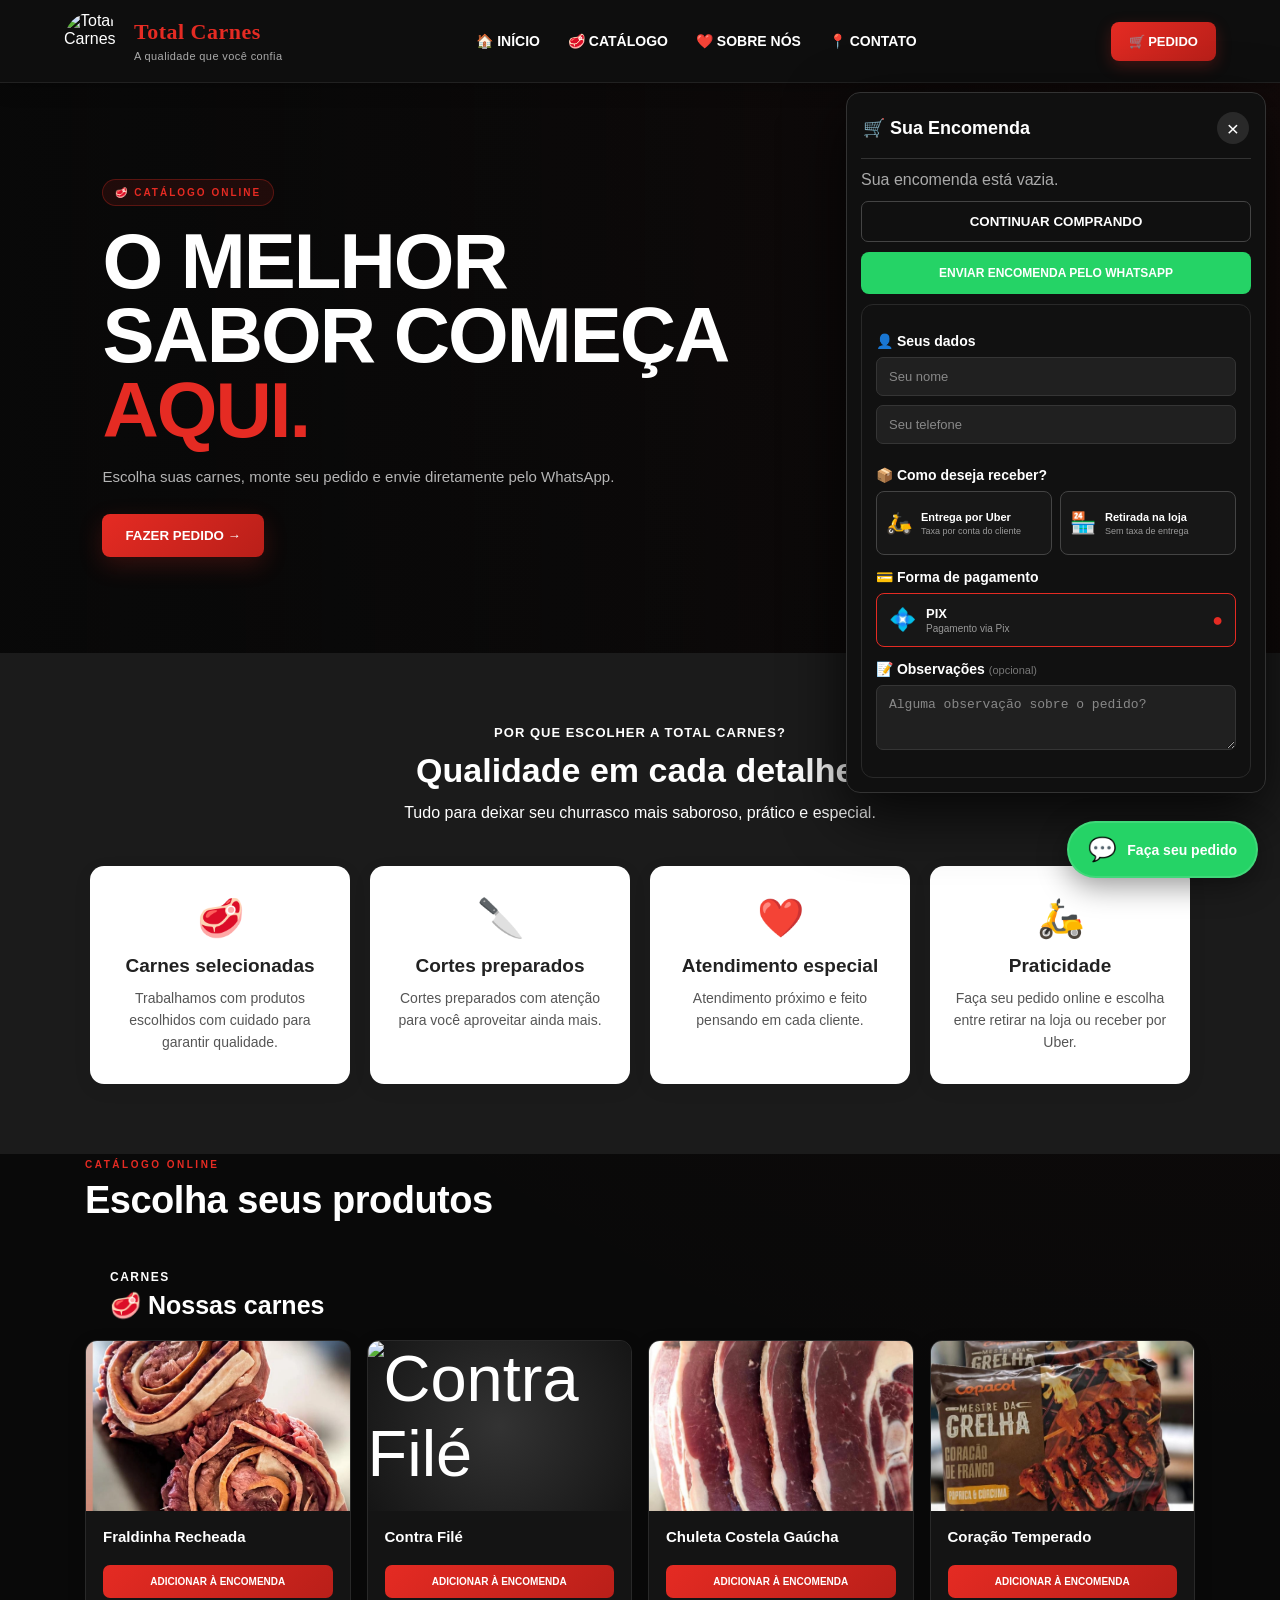
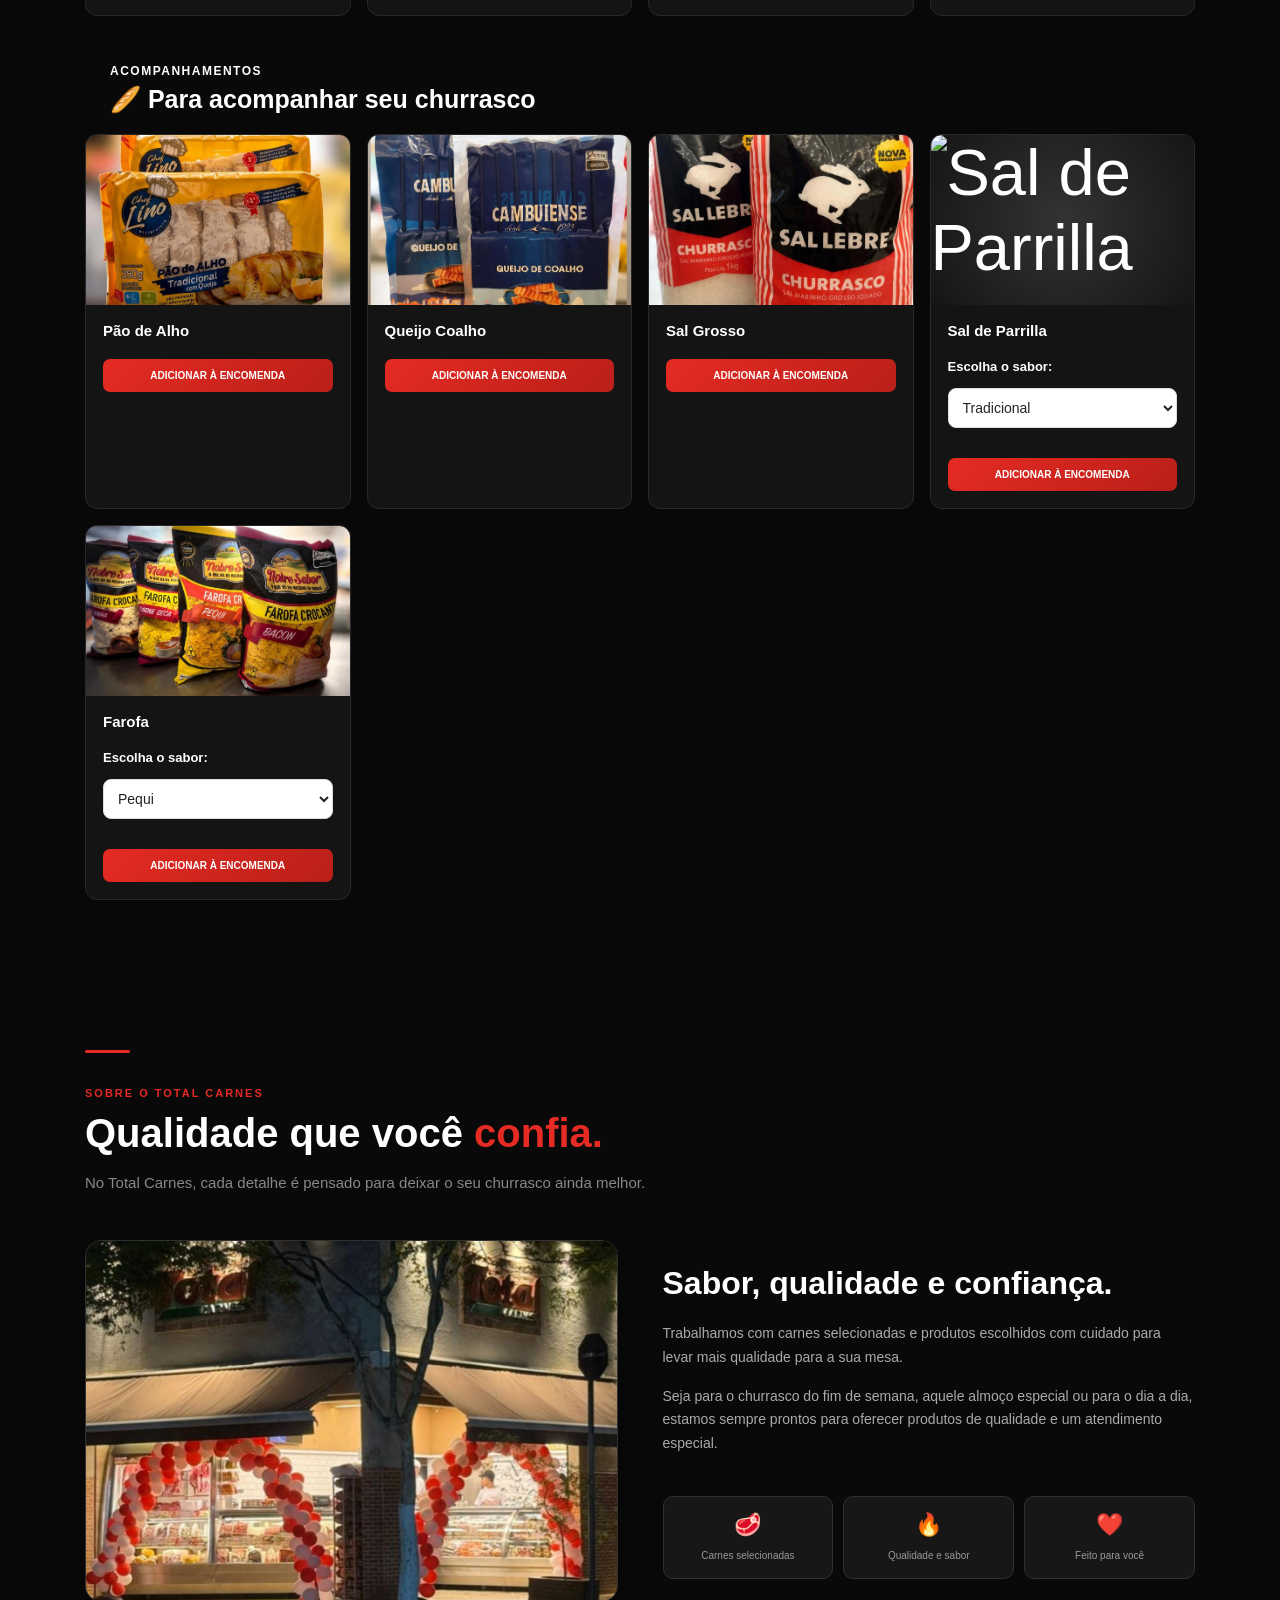
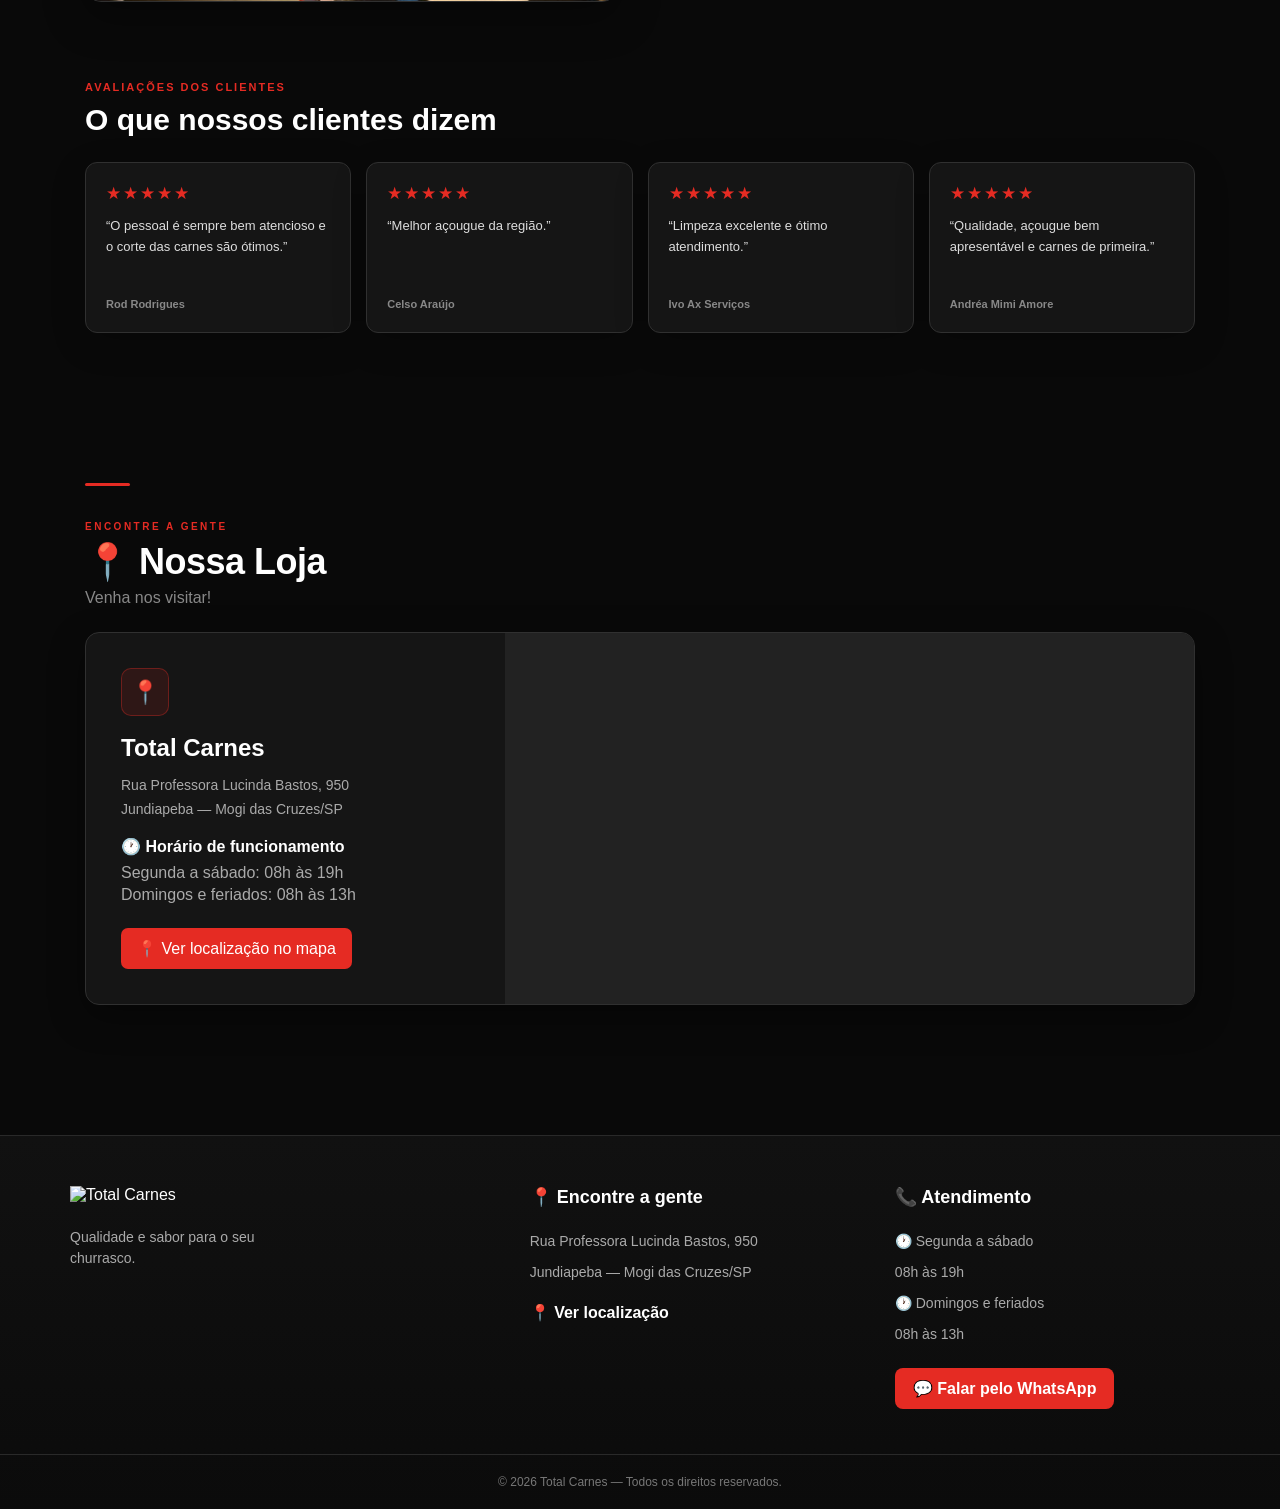
==== commit 4b8d2b8b: "Corrigir caminho das imagens" ====
--- a/index.html
+++ b/index.html
@@ -20,7 +20,7 @@
 
         <div class="logo">
 
-            <img src="imagens/logo site.jpeg" alt="Total Carnes">
+            <img src="logo site.jpeg" alt="Total Carnes">
 
             <div class="logo-texto">
                 <span>Total Carnes</span>
@@ -242,7 +242,7 @@
                 <div class="imagem">
 
                     <img
-                        src="imagens/Fraldinha Recheada.jpeg"
+                        src="Fraldinha Recheada.jpeg"
                         alt="Fraldinha Recheada"
                     >
 
@@ -273,7 +273,7 @@
                 <div class="imagem">
 
                     <img
-                        src="imagens/contra file.jpeg"
+                        src="contra file.jpeg"
                         alt="Contra Filé"
                     >
 
@@ -304,7 +304,7 @@
                 <div class="imagem">
 
                     <img
-                        src="imagens/chuleta.jpg"
+                        src="chuleta.jpg"
                         alt="Chuleta Costela Gaúcha"
                     >
 
@@ -335,7 +335,7 @@
                 <div class="imagem">
 
                     <img
-                        src="imagens/coracao.jpeg"
+                        src="coracao.jpeg"
                         alt="Coração Temperado"
                     >
 
@@ -388,7 +388,7 @@
                 <div class="imagem">
 
                     <img
-                        src="imagens/paodealho.jpeg"
+                        src="paodealho.jpeg"
                         alt="Pão de Alho"
                     >
 
@@ -419,7 +419,7 @@
                 <div class="imagem">
 
                     <img
-                        src="imagens/queijo.jpeg"
+                        src="queijo.jpeg"
                         alt="Queijo Coalho"
                     >
 
@@ -450,7 +450,7 @@
                 <div class="imagem">
 
                     <img
-                        src="imagens/salgrosso.jpeg"
+                        src="salgrosso.jpeg"
                         alt="Sal Grosso"
                     >
 
@@ -481,7 +481,7 @@
                 <div class="imagem">
 
                     <img
-                        src="imagens/saldeParrilla.jpg"
+                        src="saldeParrilla.jpg"
                         alt="Sal de Parrilla"
                     >
 
@@ -545,7 +545,7 @@
                 <div class="imagem">
 
                     <img
-                        src="imagens/farofa.jpeg"
+                        src="farofa.jpeg"
                         alt="Farofa"
                     >
 
@@ -647,7 +647,7 @@
             <div class="sobre-foto">
 
                 <img
-                    src="imagens/acougue.jpg"
+                    src="acougue.jpg"
                     alt="Total Carnes - nossa loja"
                 >
 
@@ -921,7 +921,7 @@
             <div class="rodape-coluna rodape-logo">
 
                 <img
-                    src="imagens/logo.jpeg"
+                    src="logo.jpeg"
                     alt="Total Carnes"
                 >
 
@@ -1307,4 +1307,4 @@
 
 </body>
 
-</html>+</html>
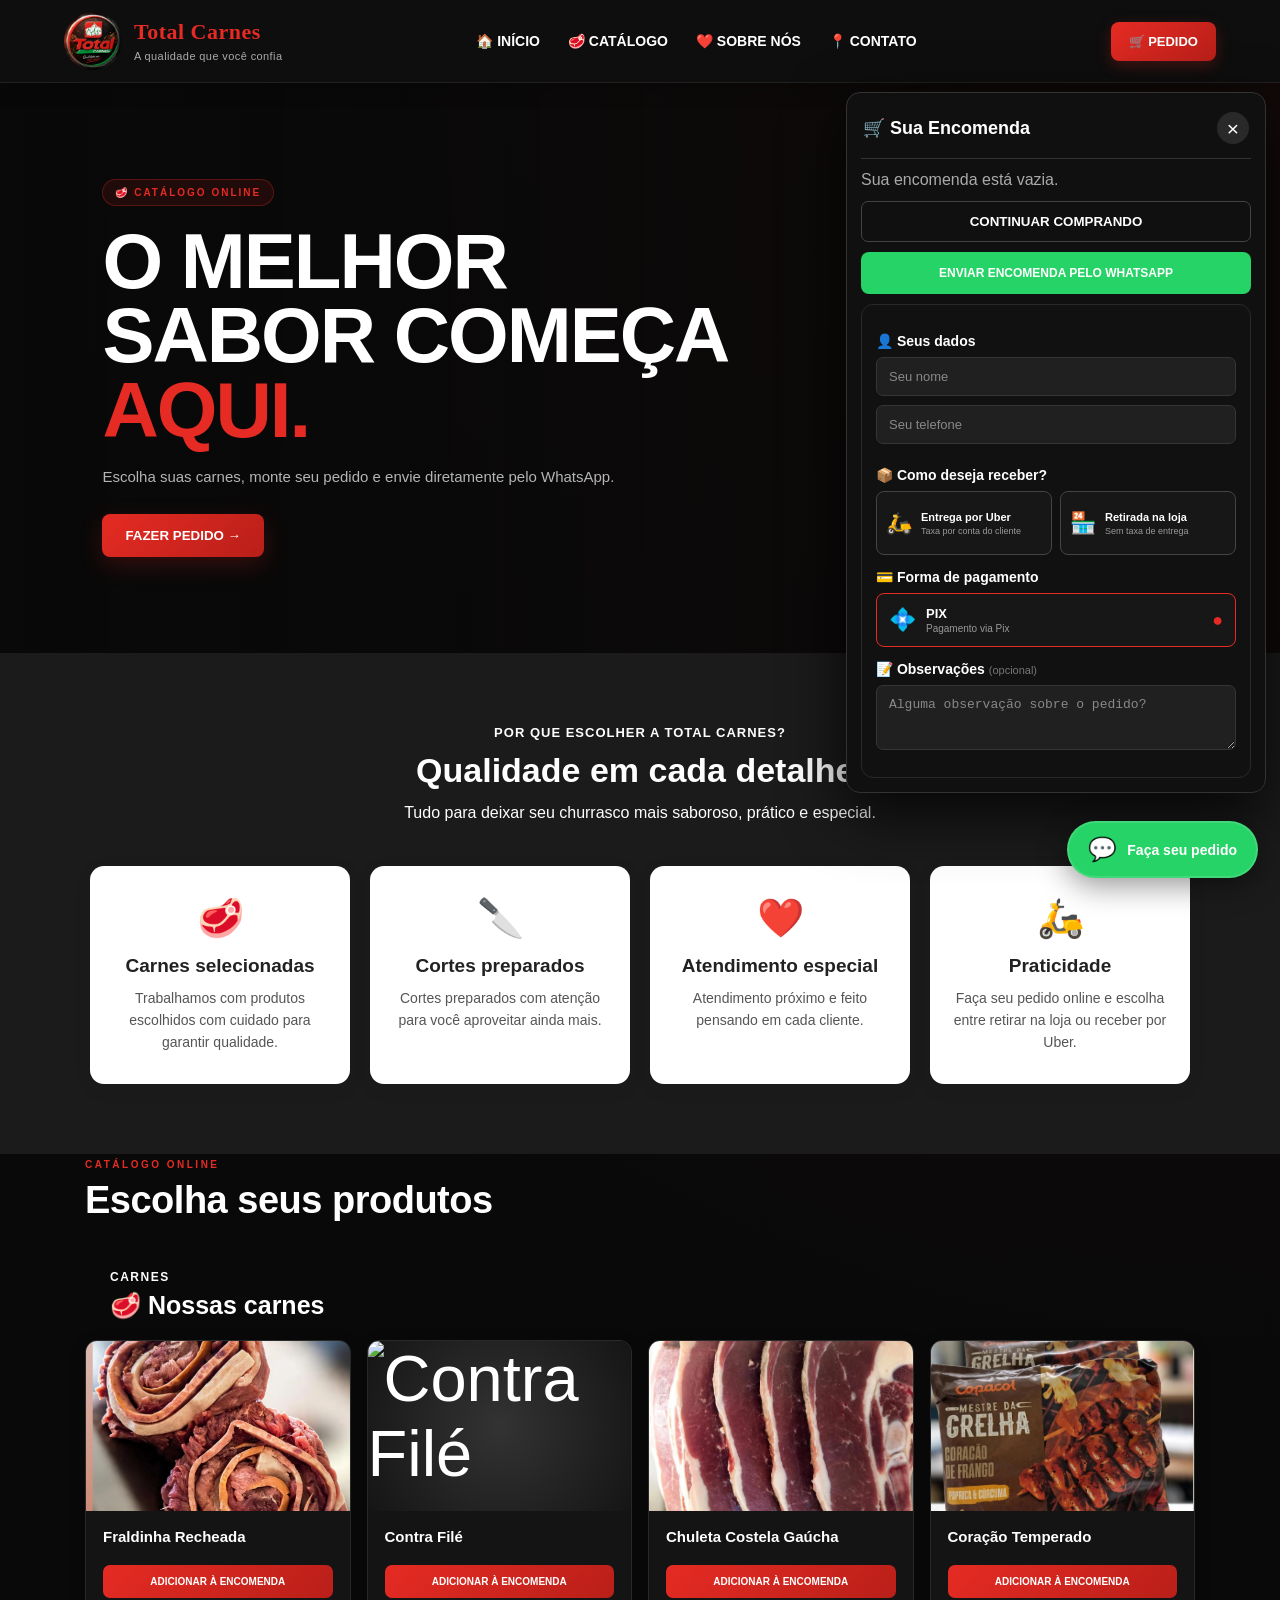
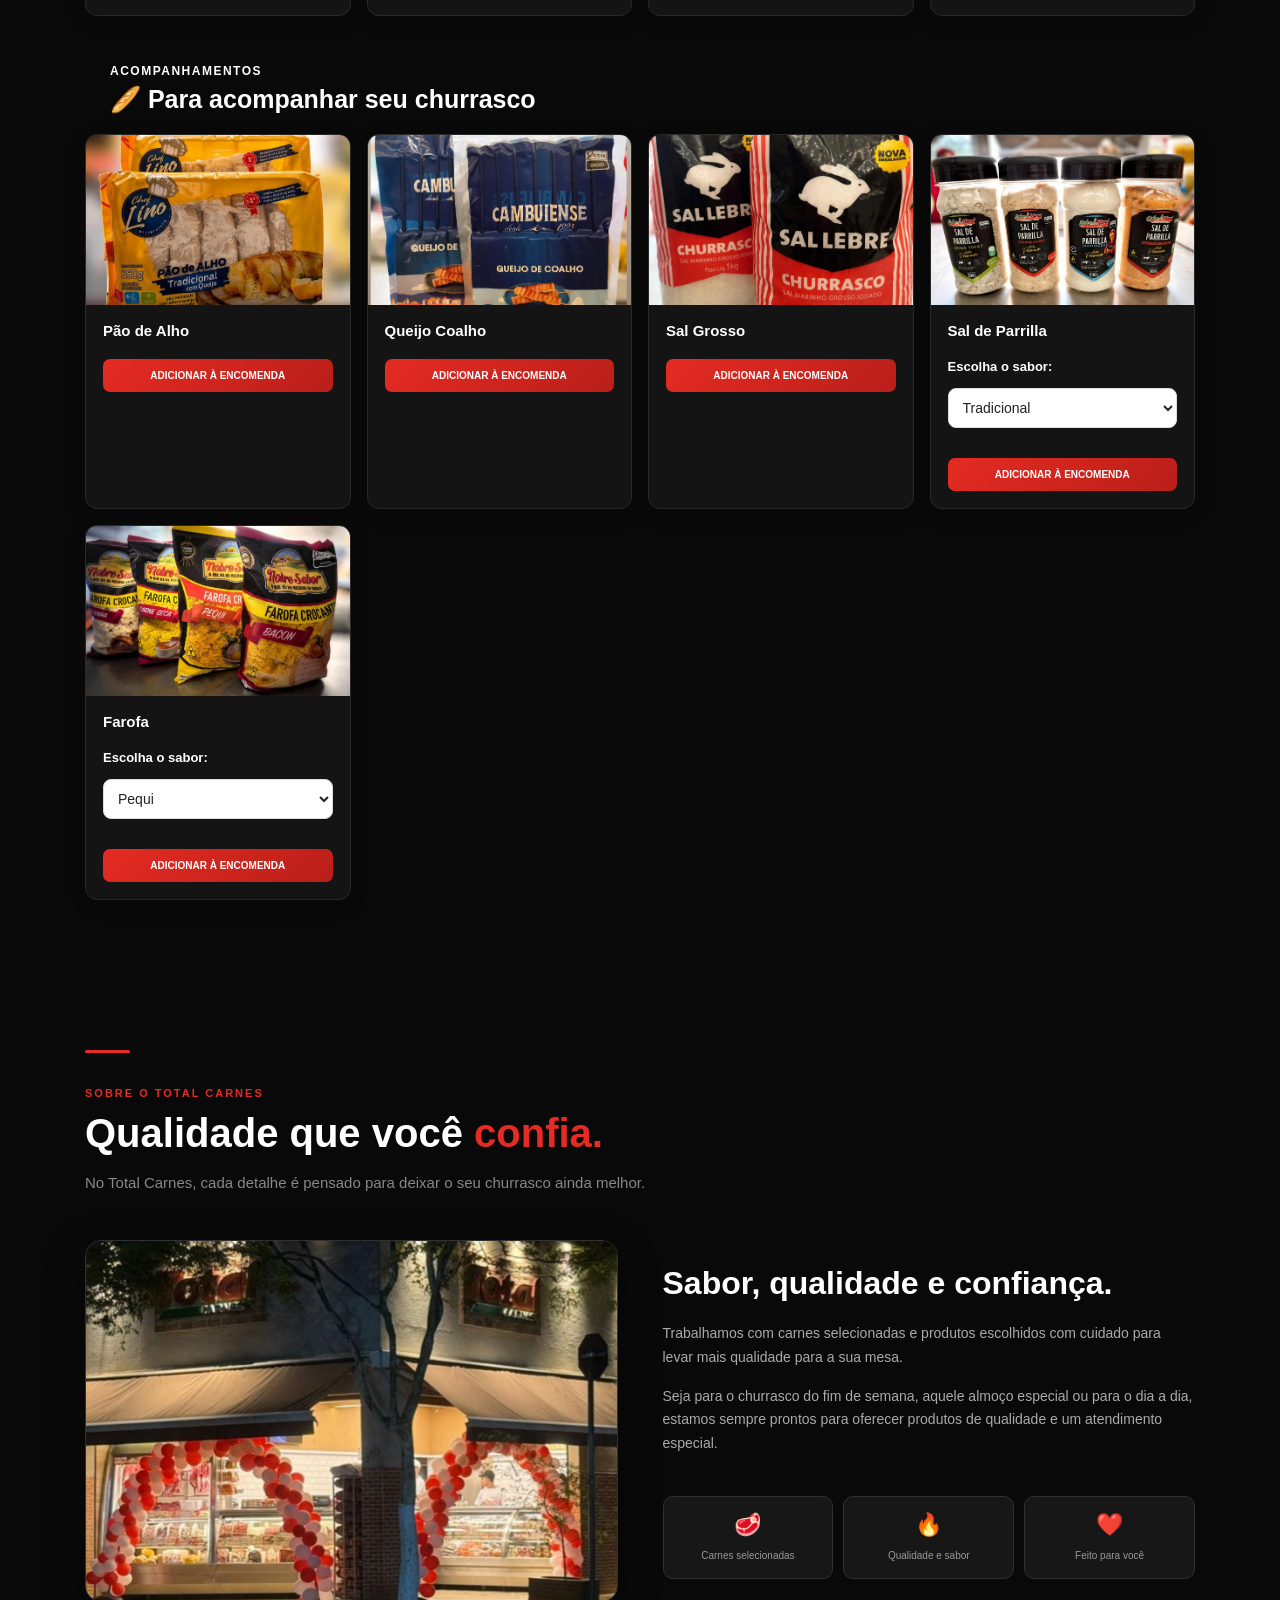
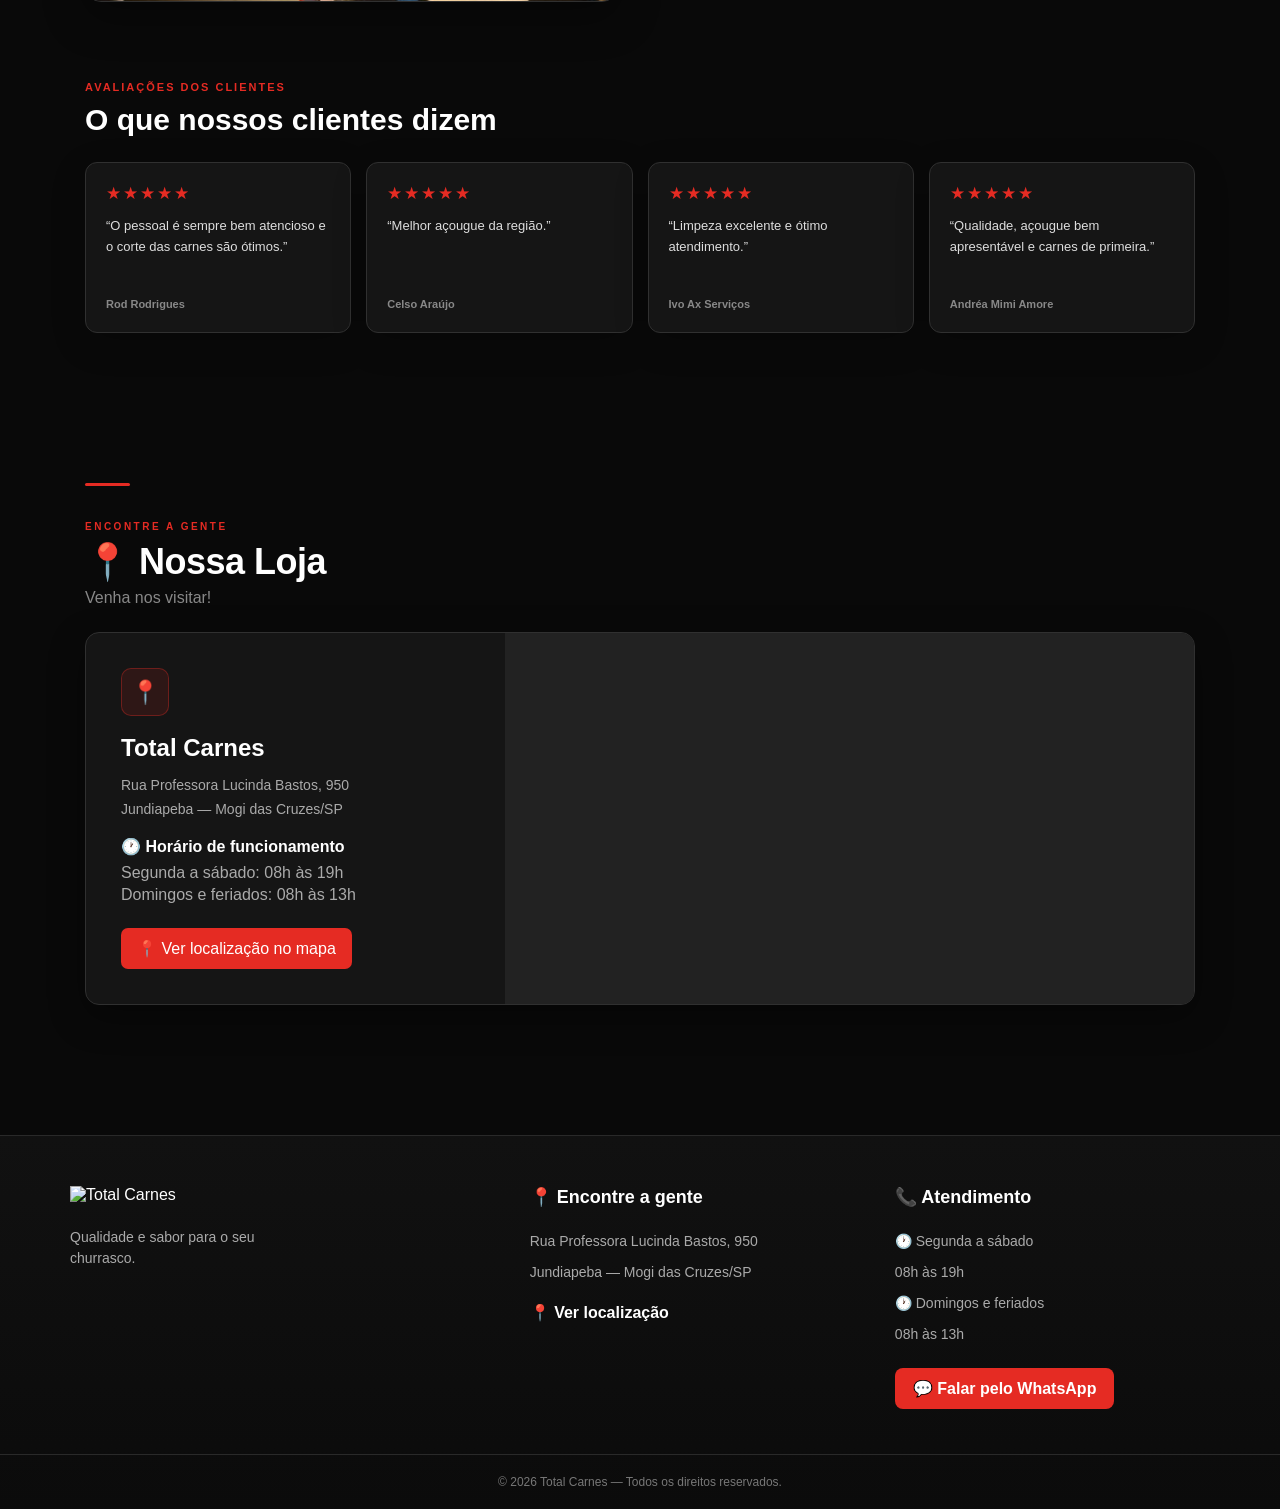
==== commit 85b43f34: "Corrigindo imagens" ====
--- a/index.html
+++ b/index.html
@@ -20,7 +20,7 @@
 
         <div class="logo">
 
-            <img src="logo site.jpeg" alt="Total Carnes">
+            <img src="Logo site.jpeg" alt="Total Carnes">
 
             <div class="logo-texto">
                 <span>Total Carnes</span>
@@ -273,7 +273,7 @@
                 <div class="imagem">
 
                     <img
-                        src="contra file.jpeg"
+                        src="Contra file.jpeg"
                         alt="Contra Filé"
                     >
 
@@ -481,7 +481,7 @@
                 <div class="imagem">
 
                     <img
-                        src="saldeParrilla.jpg"
+                        src="saldeparrilla.jpg"
                         alt="Sal de Parrilla"
                     >
 
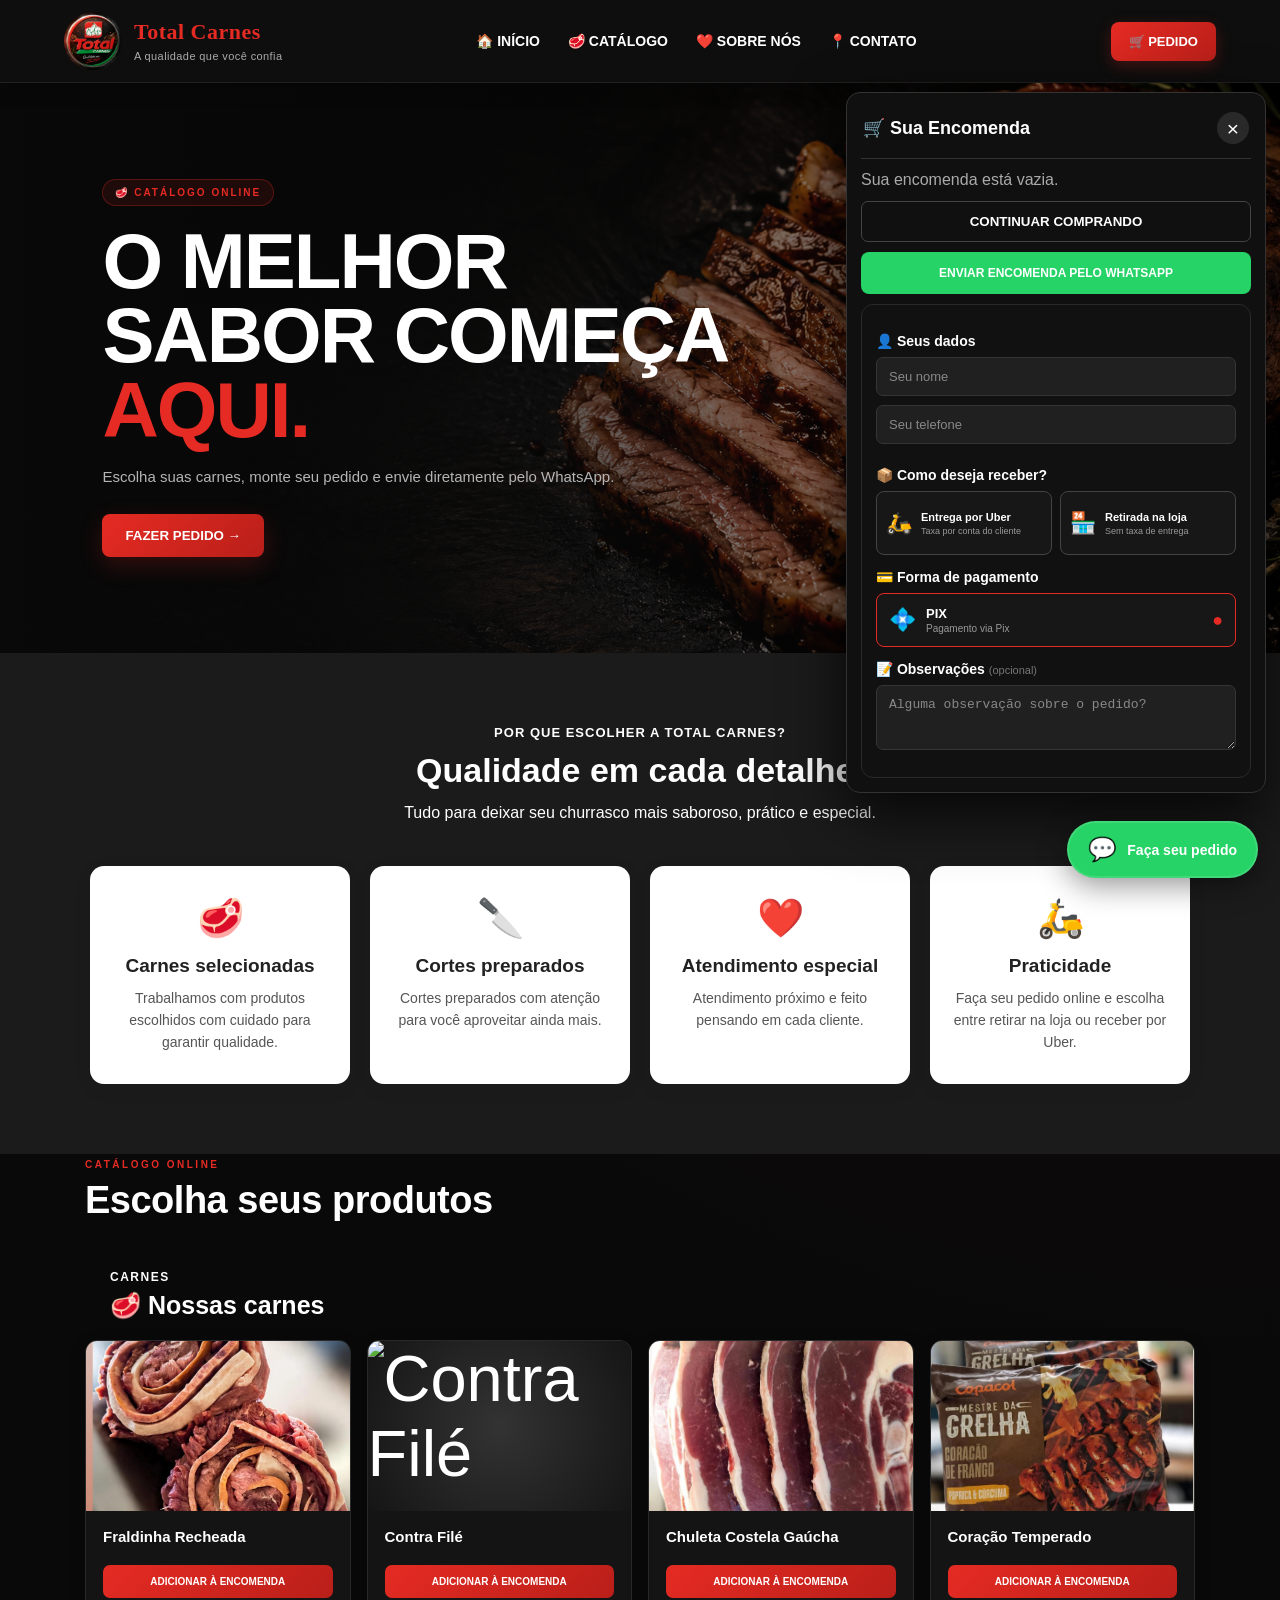
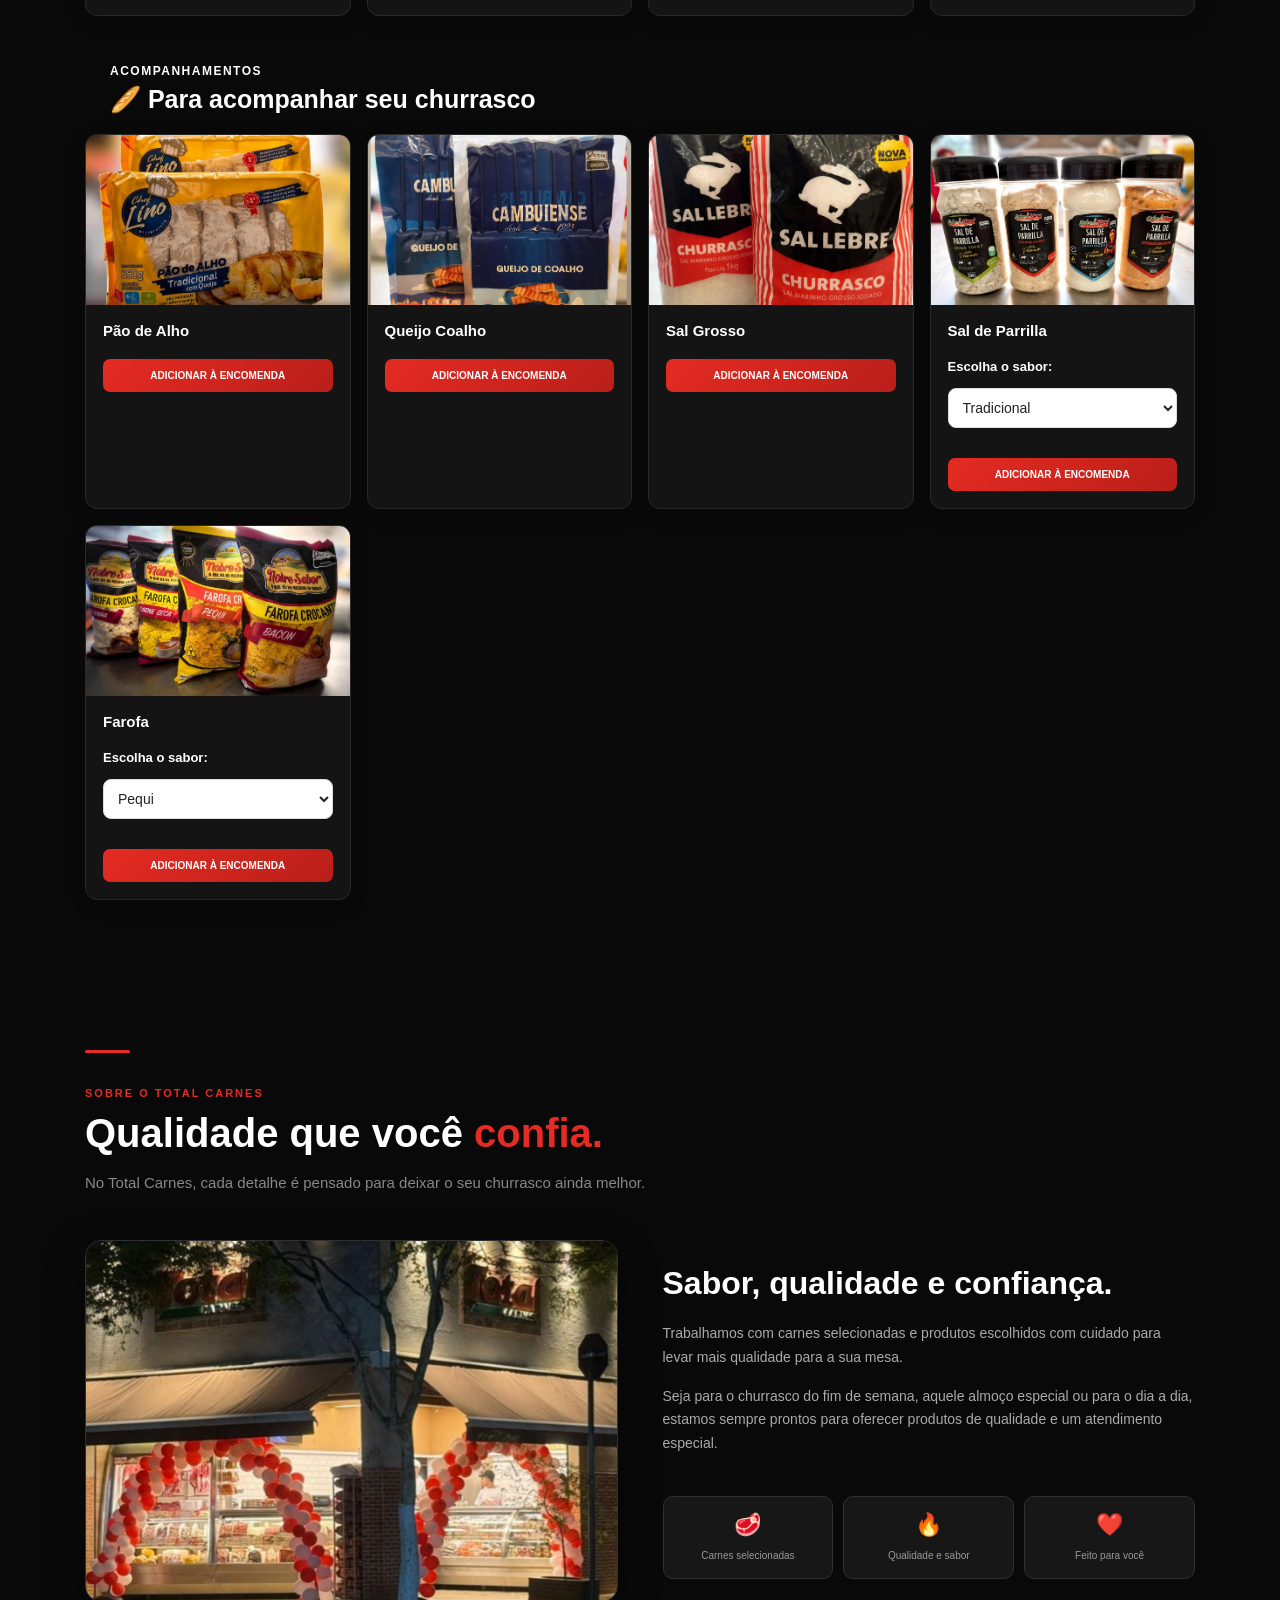
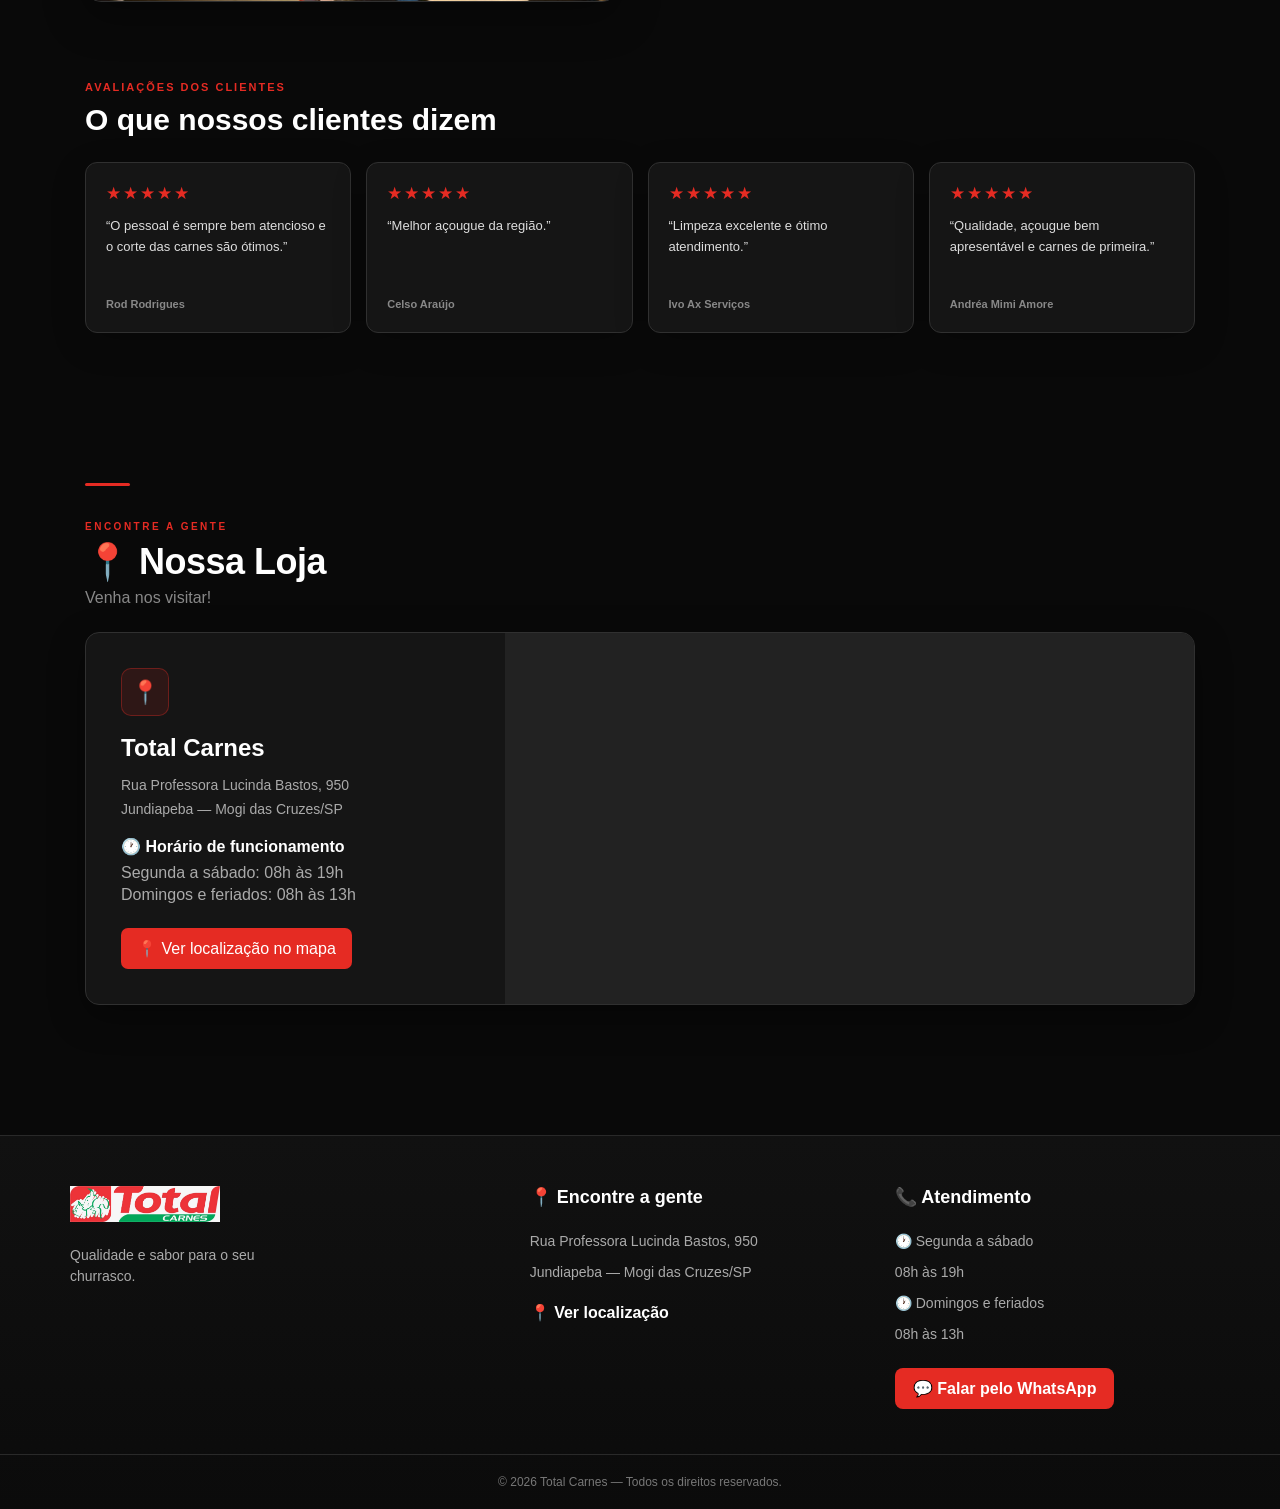
==== commit c39f6a4a: "Update index.html" ====
--- a/index.html
+++ b/index.html
@@ -921,7 +921,7 @@
             <div class="rodape-coluna rodape-logo">
 
                 <img
-                    src="logo.jpeg"
+                    src="Logo.jpeg"
                     alt="Total Carnes"
                 >
 
--- a/style.css
+++ b/style.css
@@ -285,7 +285,7 @@
             rgba(9, 9, 9, 0.65) 45%,
             rgba(9, 9, 9, 0.15) 100%
         ),
-        url("imagens/Contra.png");
+        url("contra.png");
 
     background-size: cover;
     background-position: center;
@@ -2895,4 +2895,4 @@
 .adicionar:active,
 .finalizar:active {
     transform: scale(0.97);
-}+}
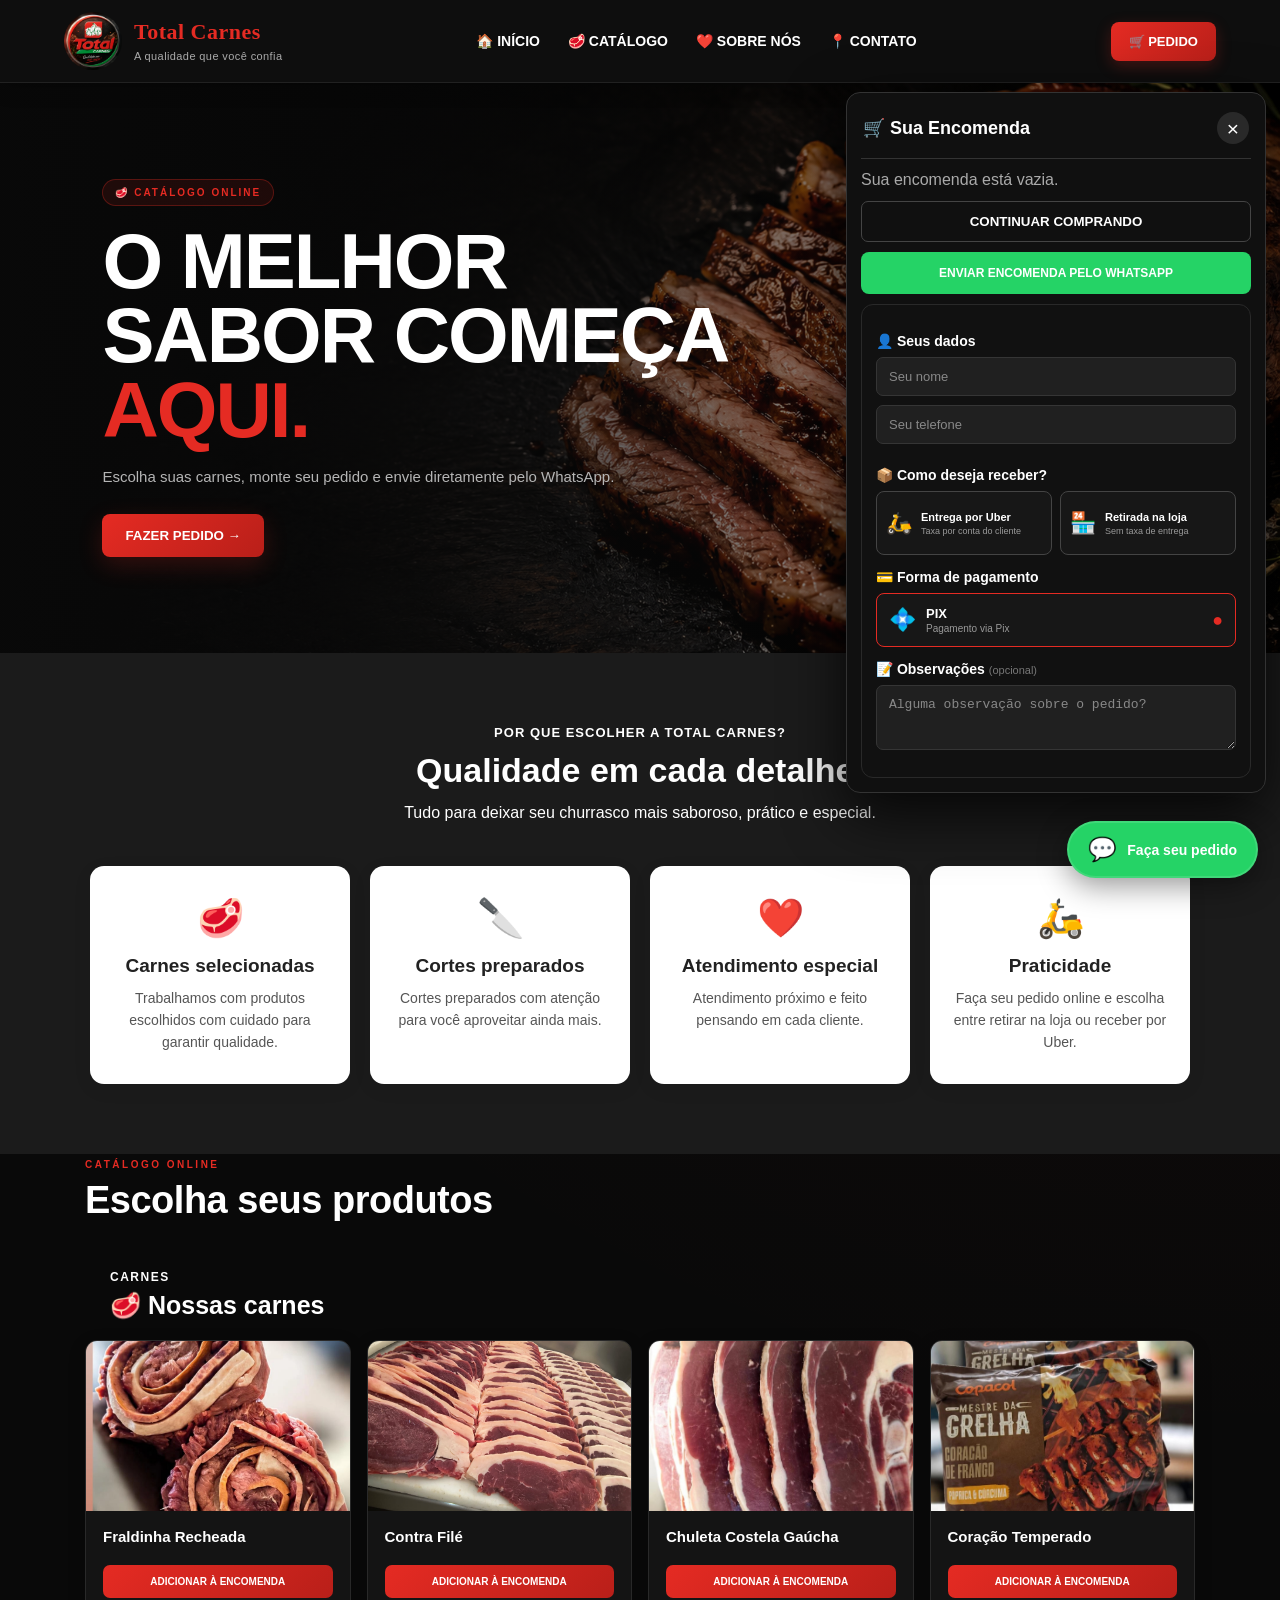
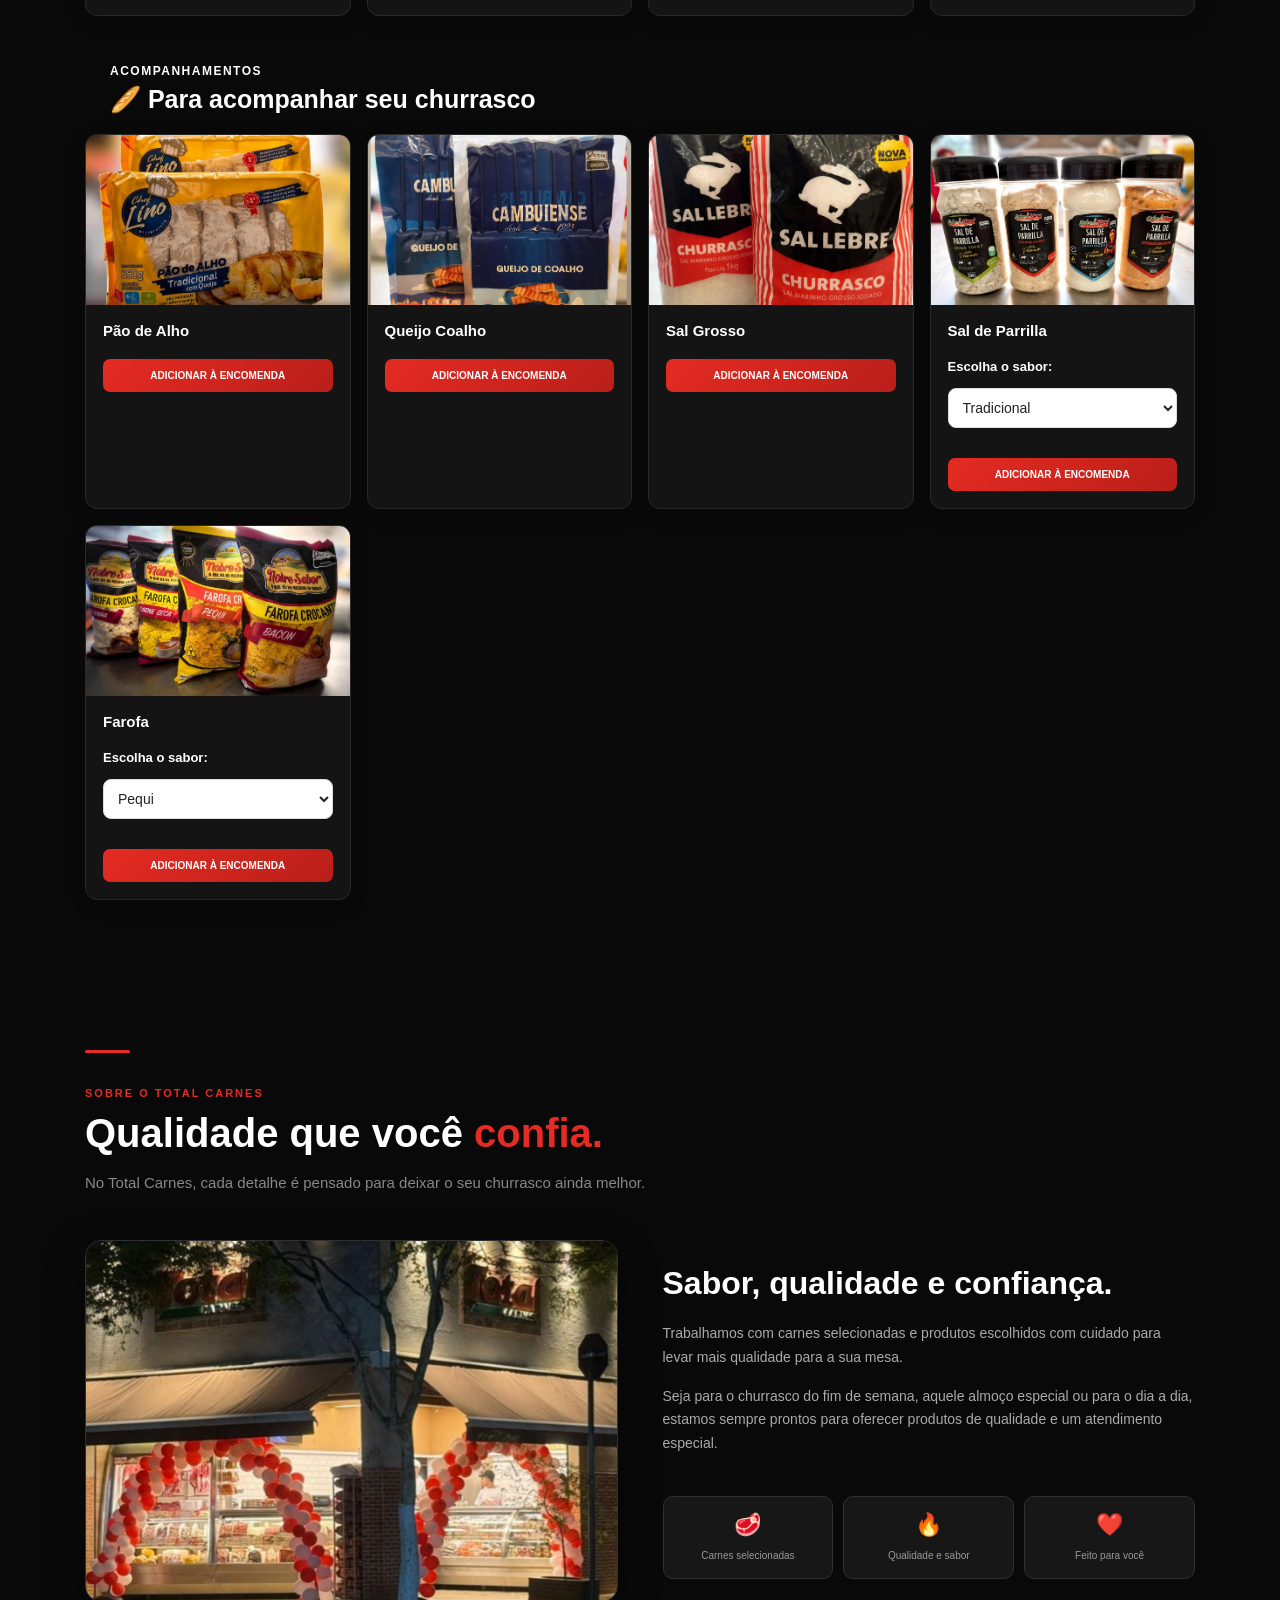
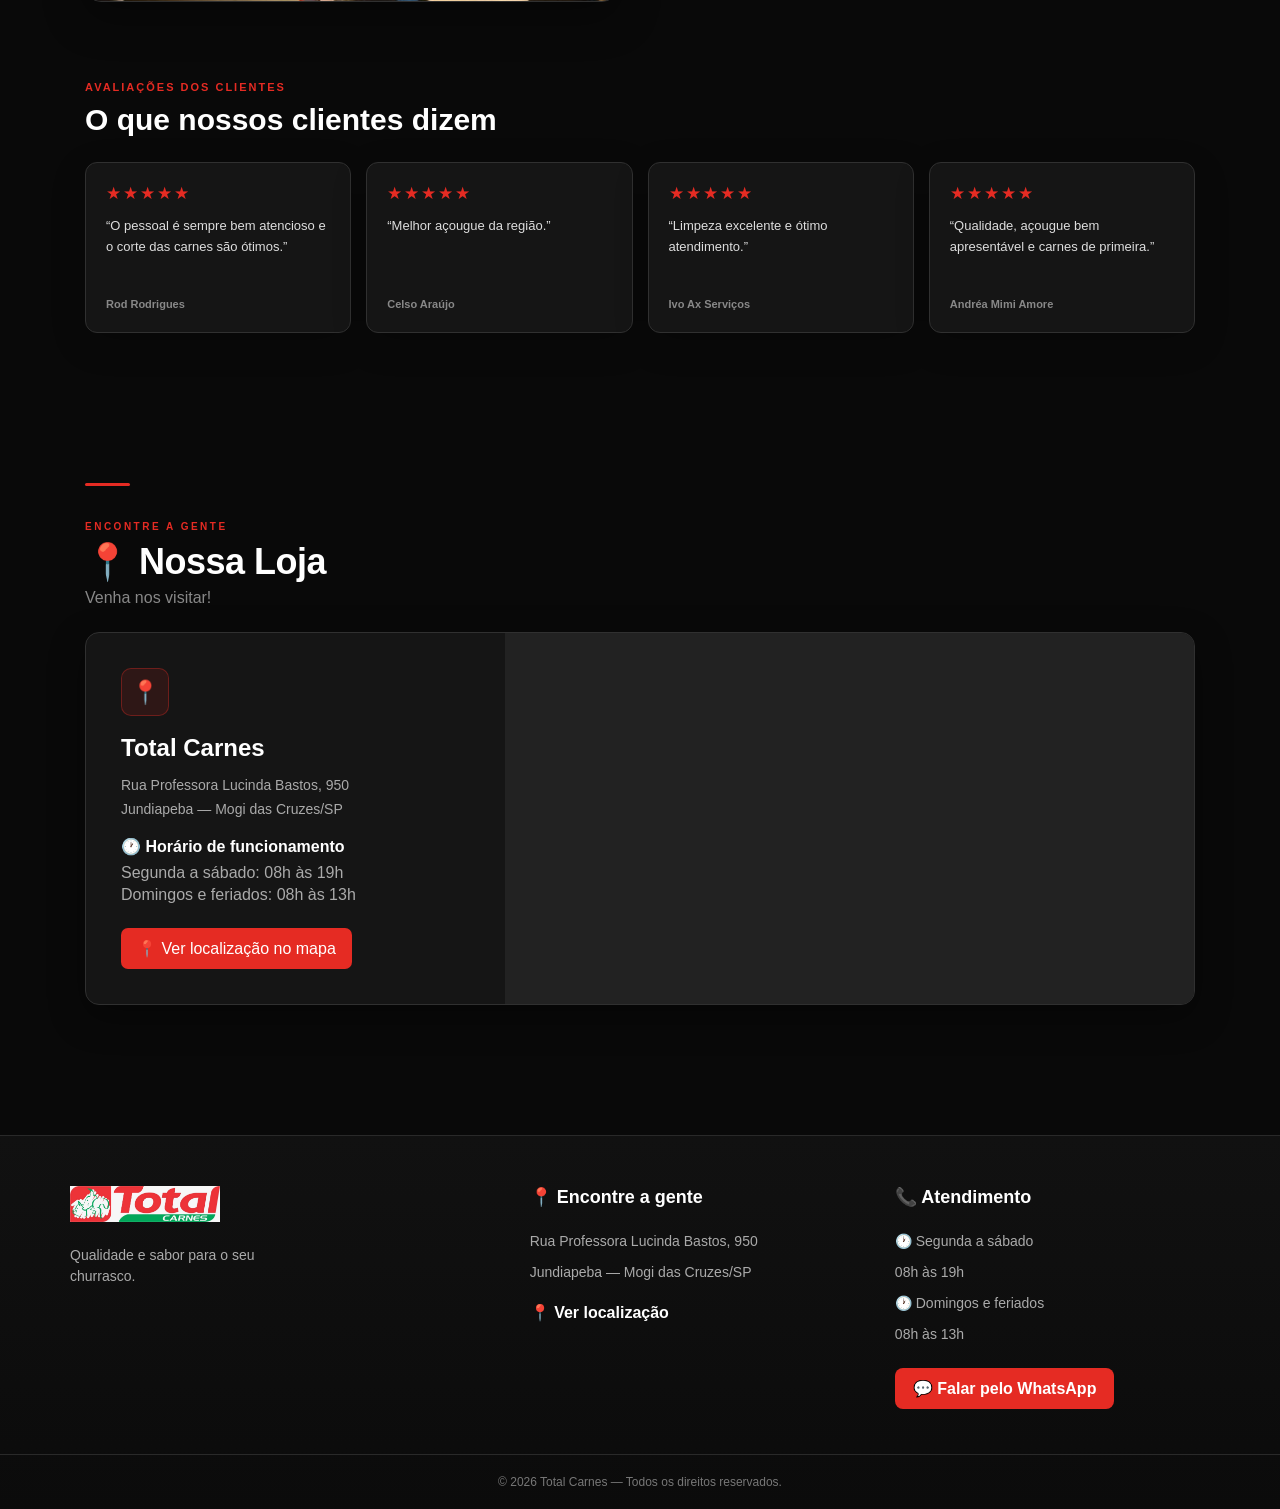
==== commit ee01c71b: "Update index.html" ====
--- a/index.html
+++ b/index.html
@@ -273,7 +273,7 @@
                 <div class="imagem">
 
                     <img
-                        src="Contra file.jpeg"
+                        src="Contra File.jpeg"
                         alt="Contra Filé"
                     >
 
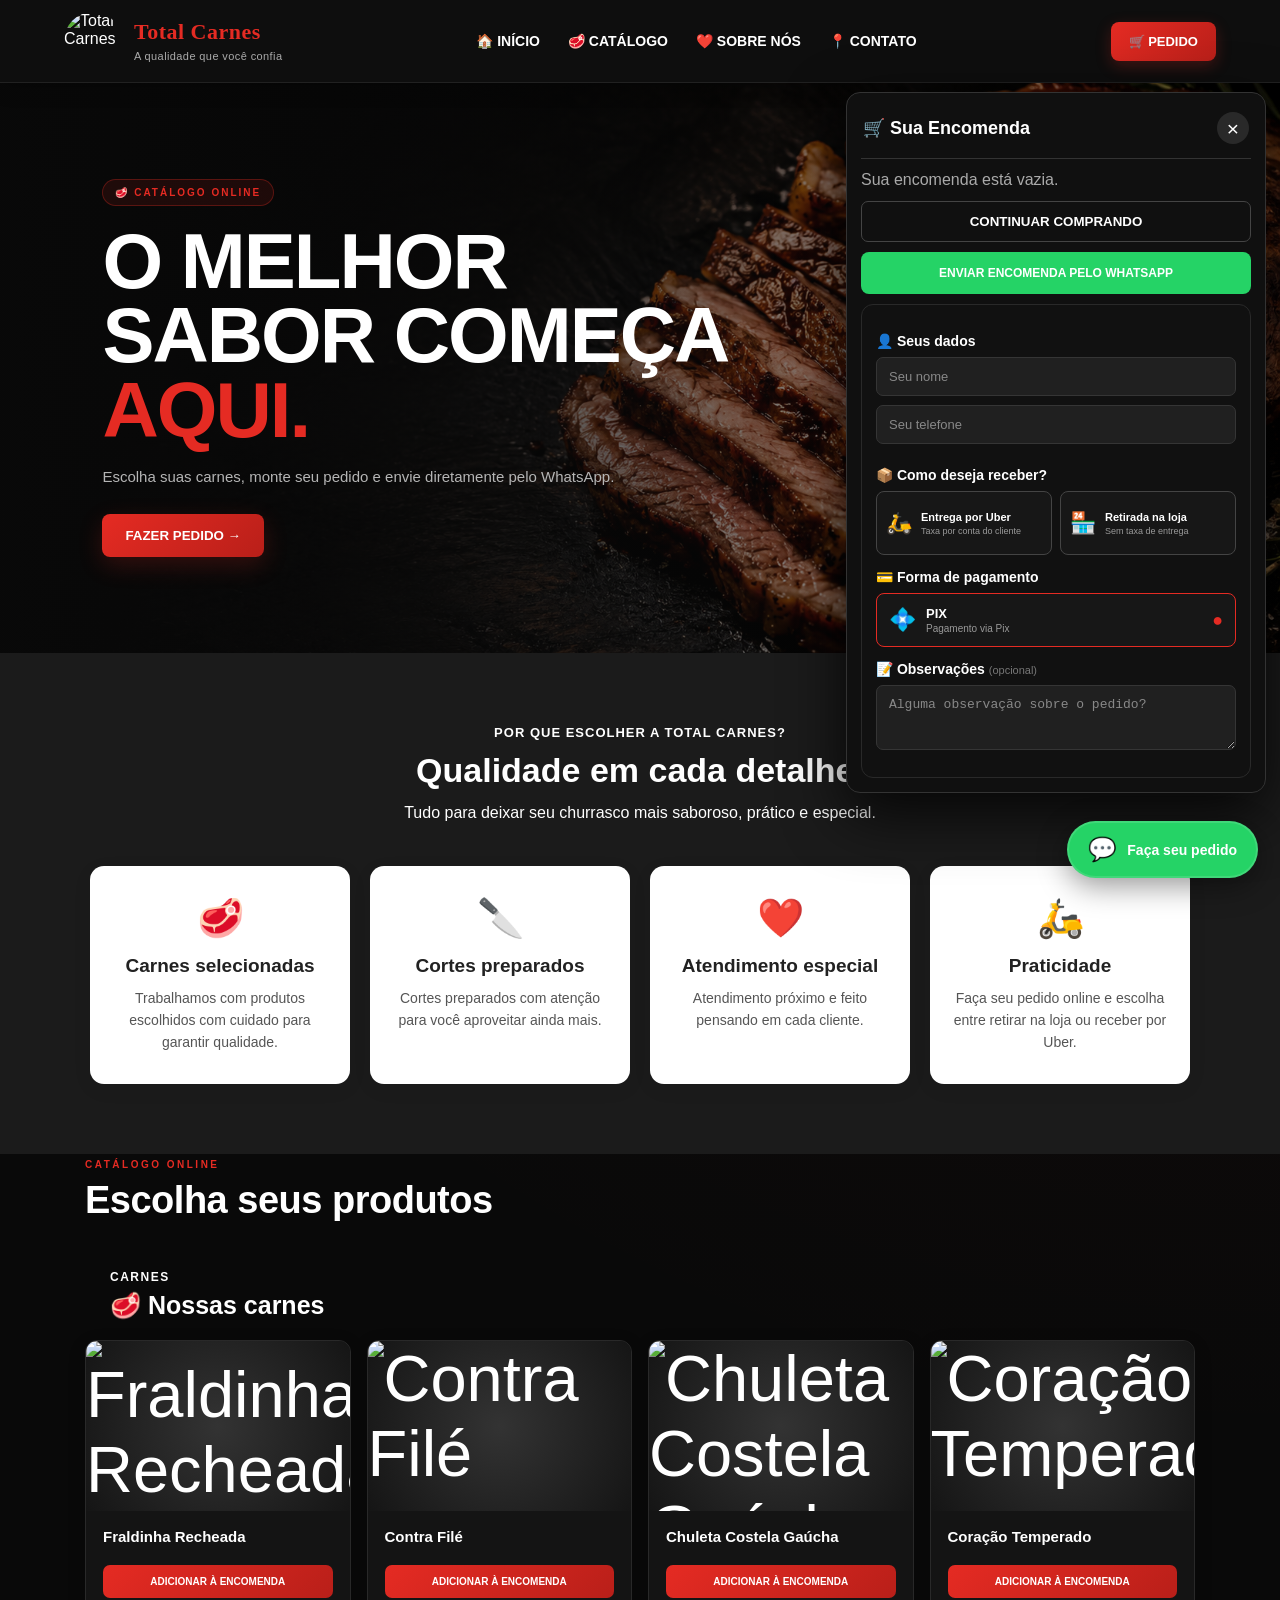
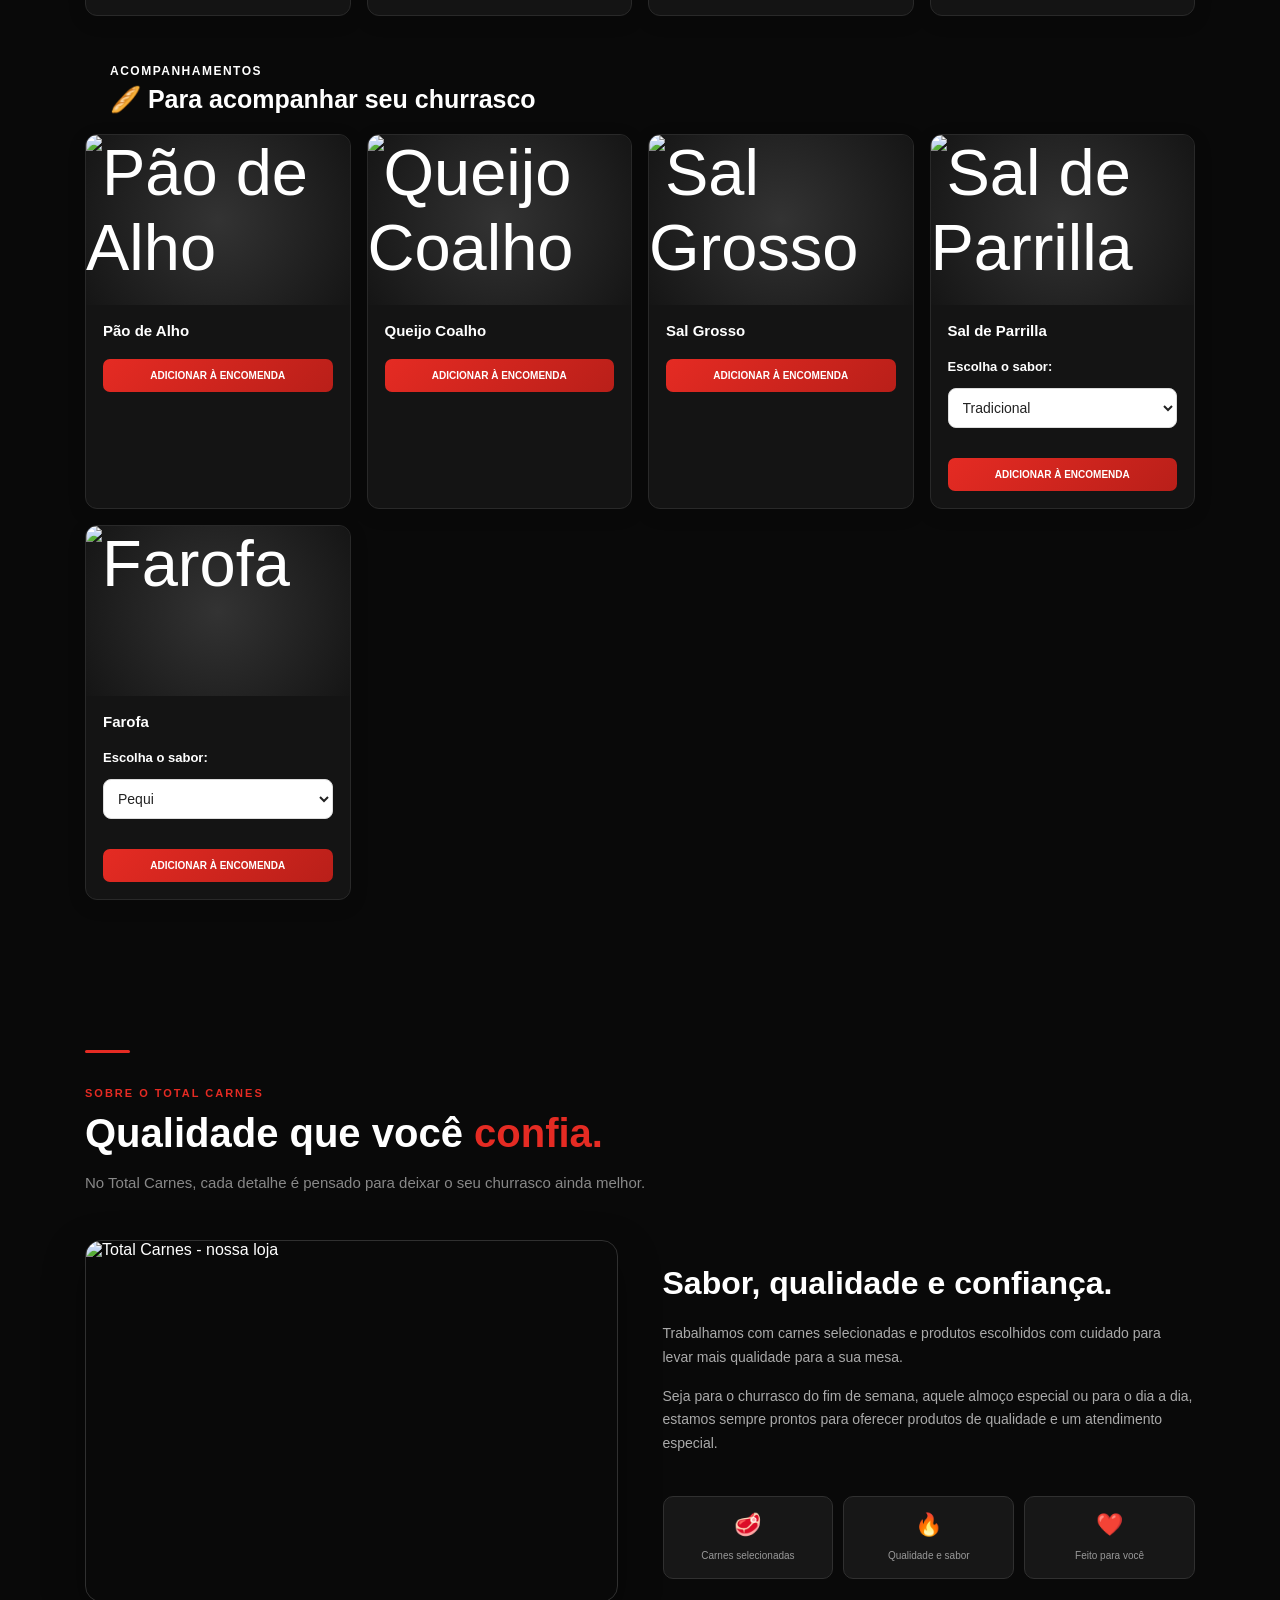
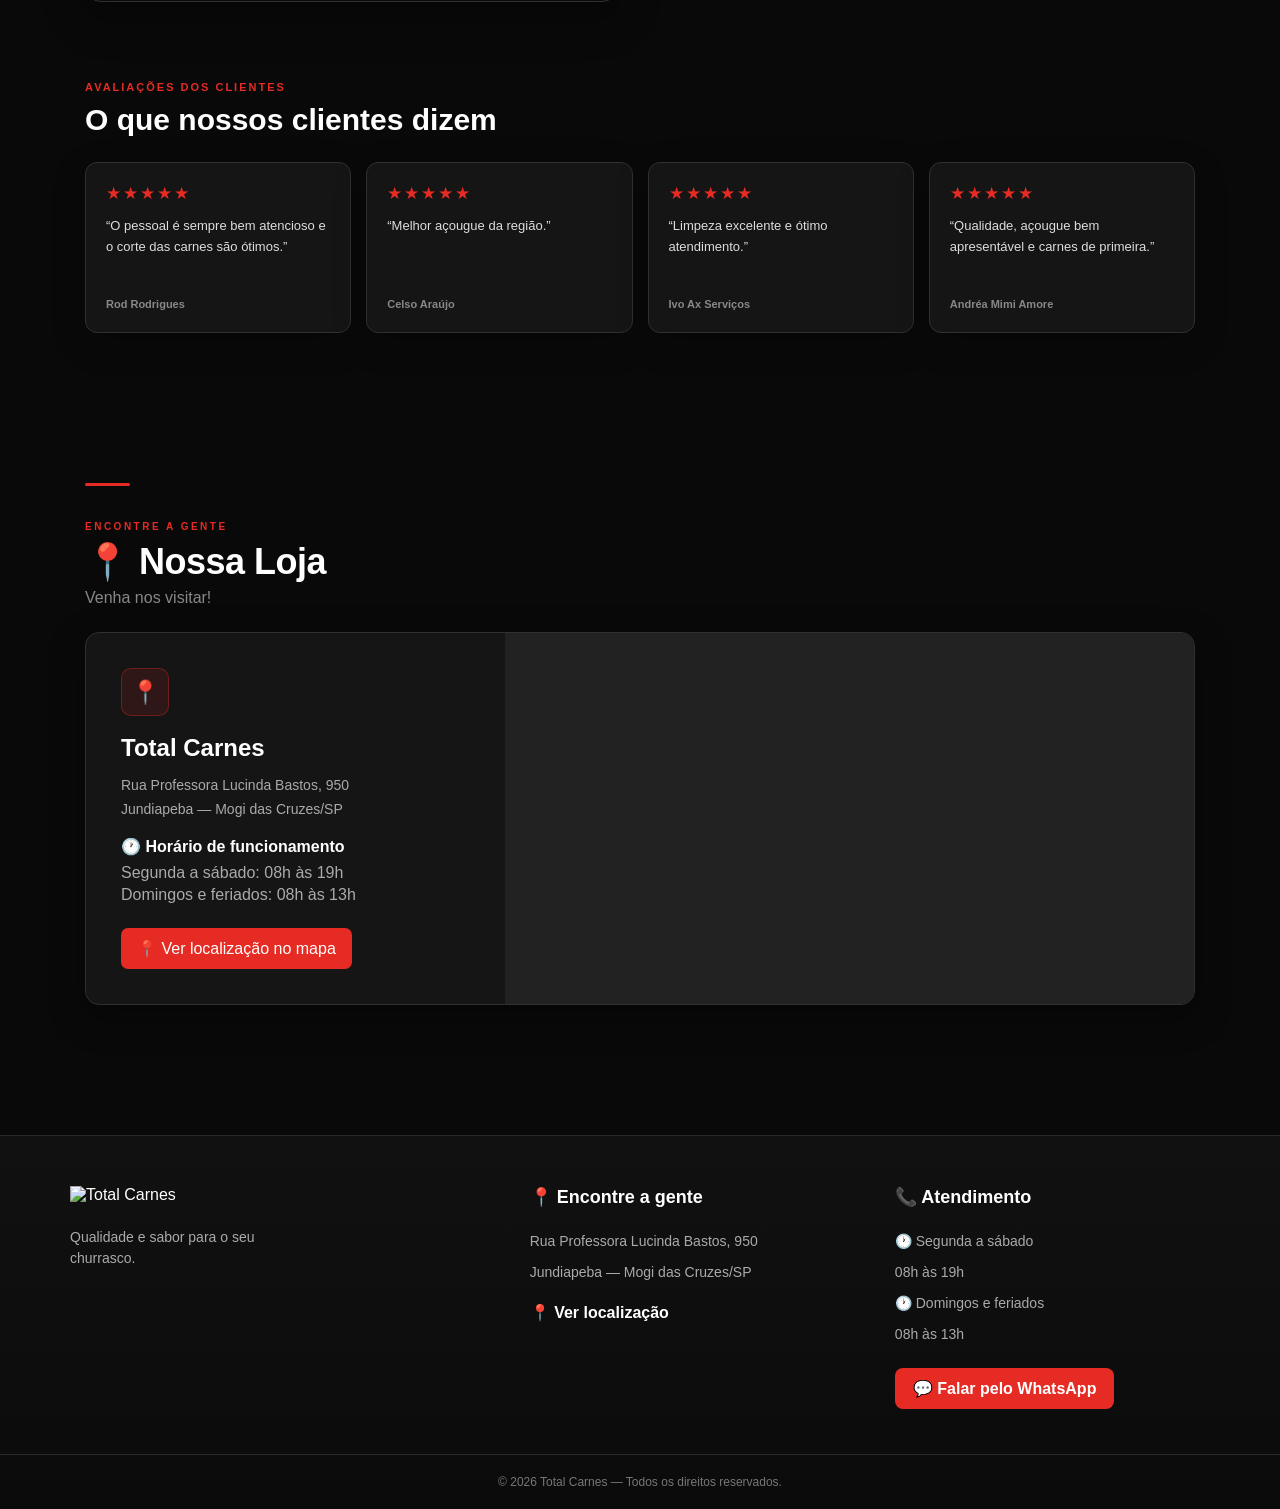
==== commit 319bc0a7: "Update index.html" ====
--- a/index.html
+++ b/index.html
@@ -20,7 +20,7 @@
 
         <div class="logo">
 
-            <img src="Logo site.jpeg" alt="Total Carnes">
+            <img src="imagens/logo site.jpeg" alt="Total Carnes">
 
             <div class="logo-texto">
                 <span>Total Carnes</span>
@@ -242,7 +242,7 @@
                 <div class="imagem">
 
                     <img
-                        src="Fraldinha Recheada.jpeg"
+                        src="imagens/Fraldinha Recheada.jpeg"
                         alt="Fraldinha Recheada"
                     >
 
@@ -273,7 +273,7 @@
                 <div class="imagem">
 
                     <img
-                        src="Contra File.jpeg"
+                        src="imagens/Contra File.jpeg"
                         alt="Contra Filé"
                     >
 
@@ -304,7 +304,7 @@
                 <div class="imagem">
 
                     <img
-                        src="chuleta.jpg"
+                        src="imagens/chuleta.jpg"
                         alt="Chuleta Costela Gaúcha"
                     >
 
@@ -335,7 +335,7 @@
                 <div class="imagem">
 
                     <img
-                        src="coracao.jpeg"
+                        src="imagens/coracao.jpeg"
                         alt="Coração Temperado"
                     >
 
@@ -388,7 +388,7 @@
                 <div class="imagem">
 
                     <img
-                        src="paodealho.jpeg"
+                        src="imagens/paodealho.jpeg"
                         alt="Pão de Alho"
                     >
 
@@ -419,7 +419,7 @@
                 <div class="imagem">
 
                     <img
-                        src="queijo.jpeg"
+                        src="imagens/queijo.jpeg"
                         alt="Queijo Coalho"
                     >
 
@@ -450,7 +450,7 @@
                 <div class="imagem">
 
                     <img
-                        src="salgrosso.jpeg"
+                        src="imagens/salgrosso.jpeg"
                         alt="Sal Grosso"
                     >
 
@@ -481,7 +481,7 @@
                 <div class="imagem">
 
                     <img
-                        src="saldeparrilla.jpg"
+                        src="imagens/saldeParrilla.jpg"
                         alt="Sal de Parrilla"
                     >
 
@@ -545,7 +545,7 @@
                 <div class="imagem">
 
                     <img
-                        src="farofa.jpeg"
+                        src="imagens/farofa.jpeg"
                         alt="Farofa"
                     >
 
@@ -647,7 +647,7 @@
             <div class="sobre-foto">
 
                 <img
-                    src="acougue.jpg"
+                    src="imagens/acougue.jpg"
                     alt="Total Carnes - nossa loja"
                 >
 
@@ -921,7 +921,7 @@
             <div class="rodape-coluna rodape-logo">
 
                 <img
-                    src="Logo.jpeg"
+                    src="imagens/logo.jpeg"
                     alt="Total Carnes"
                 >
 
